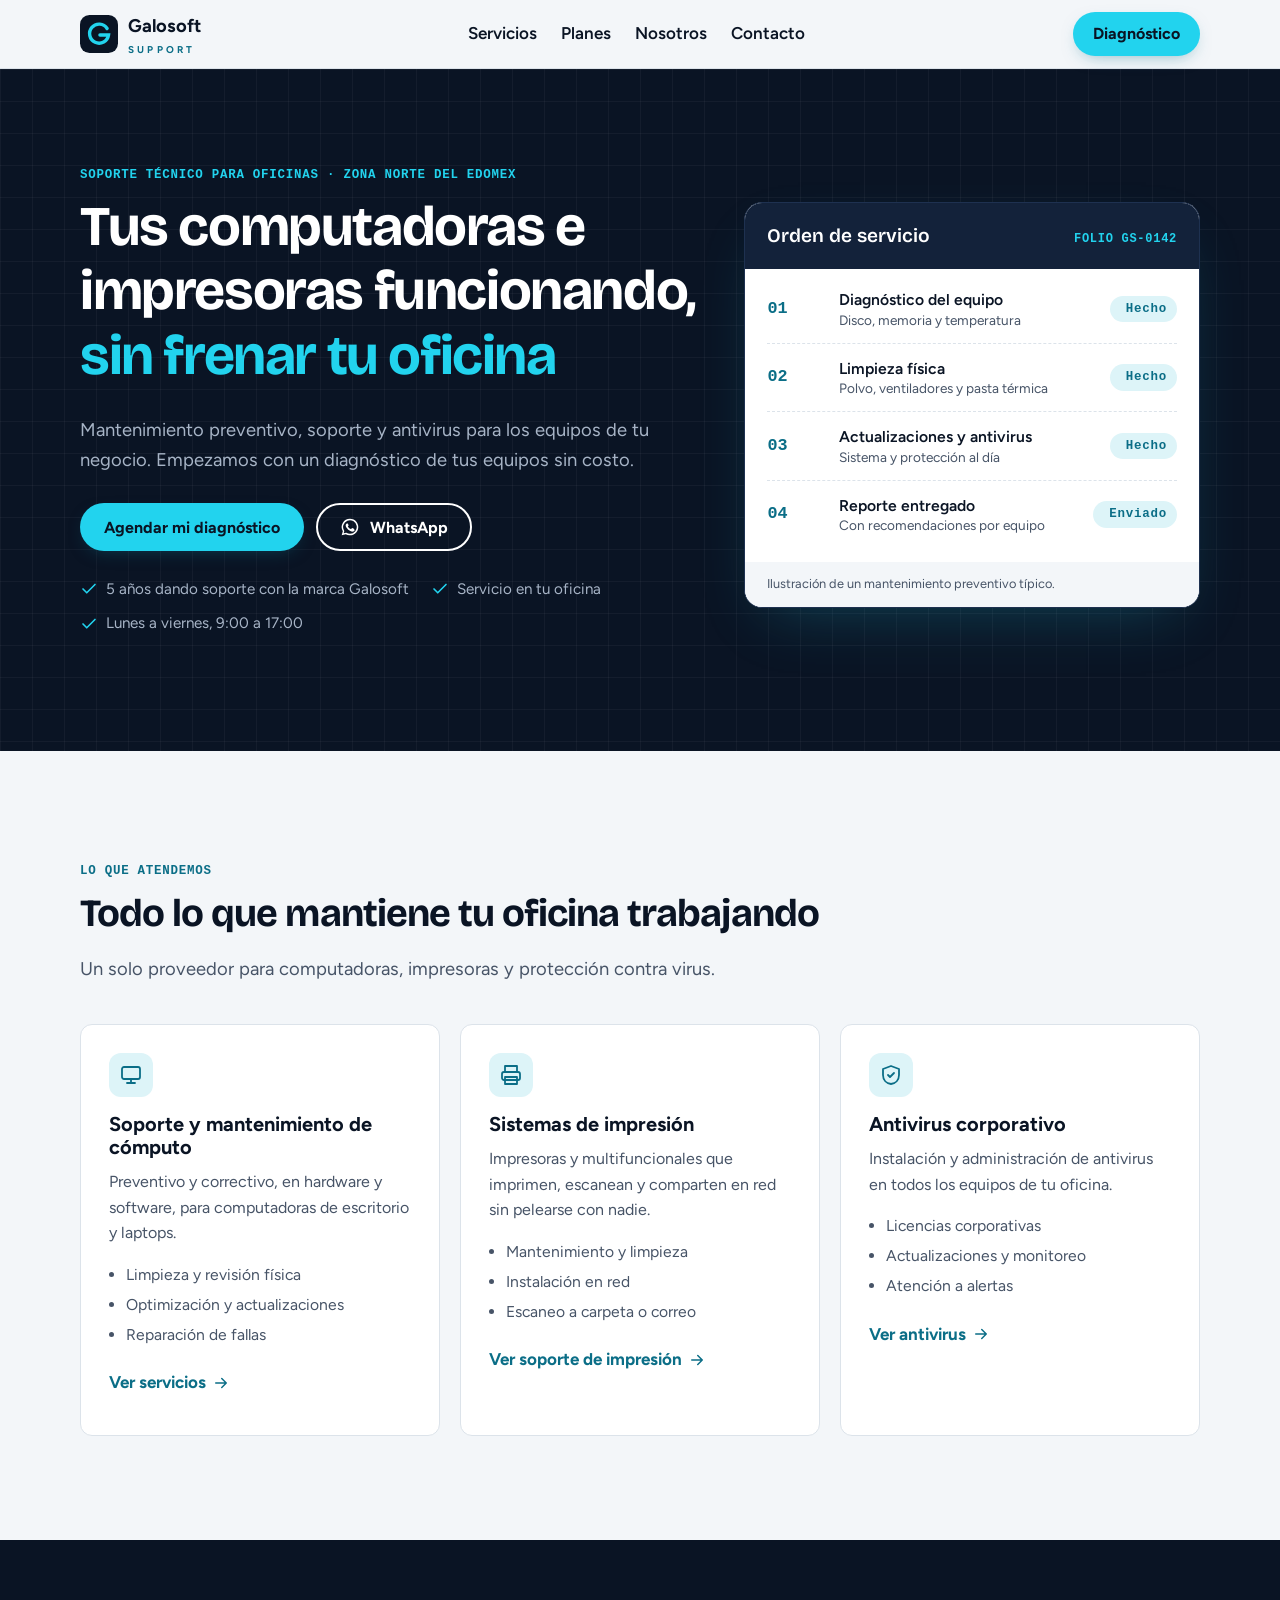
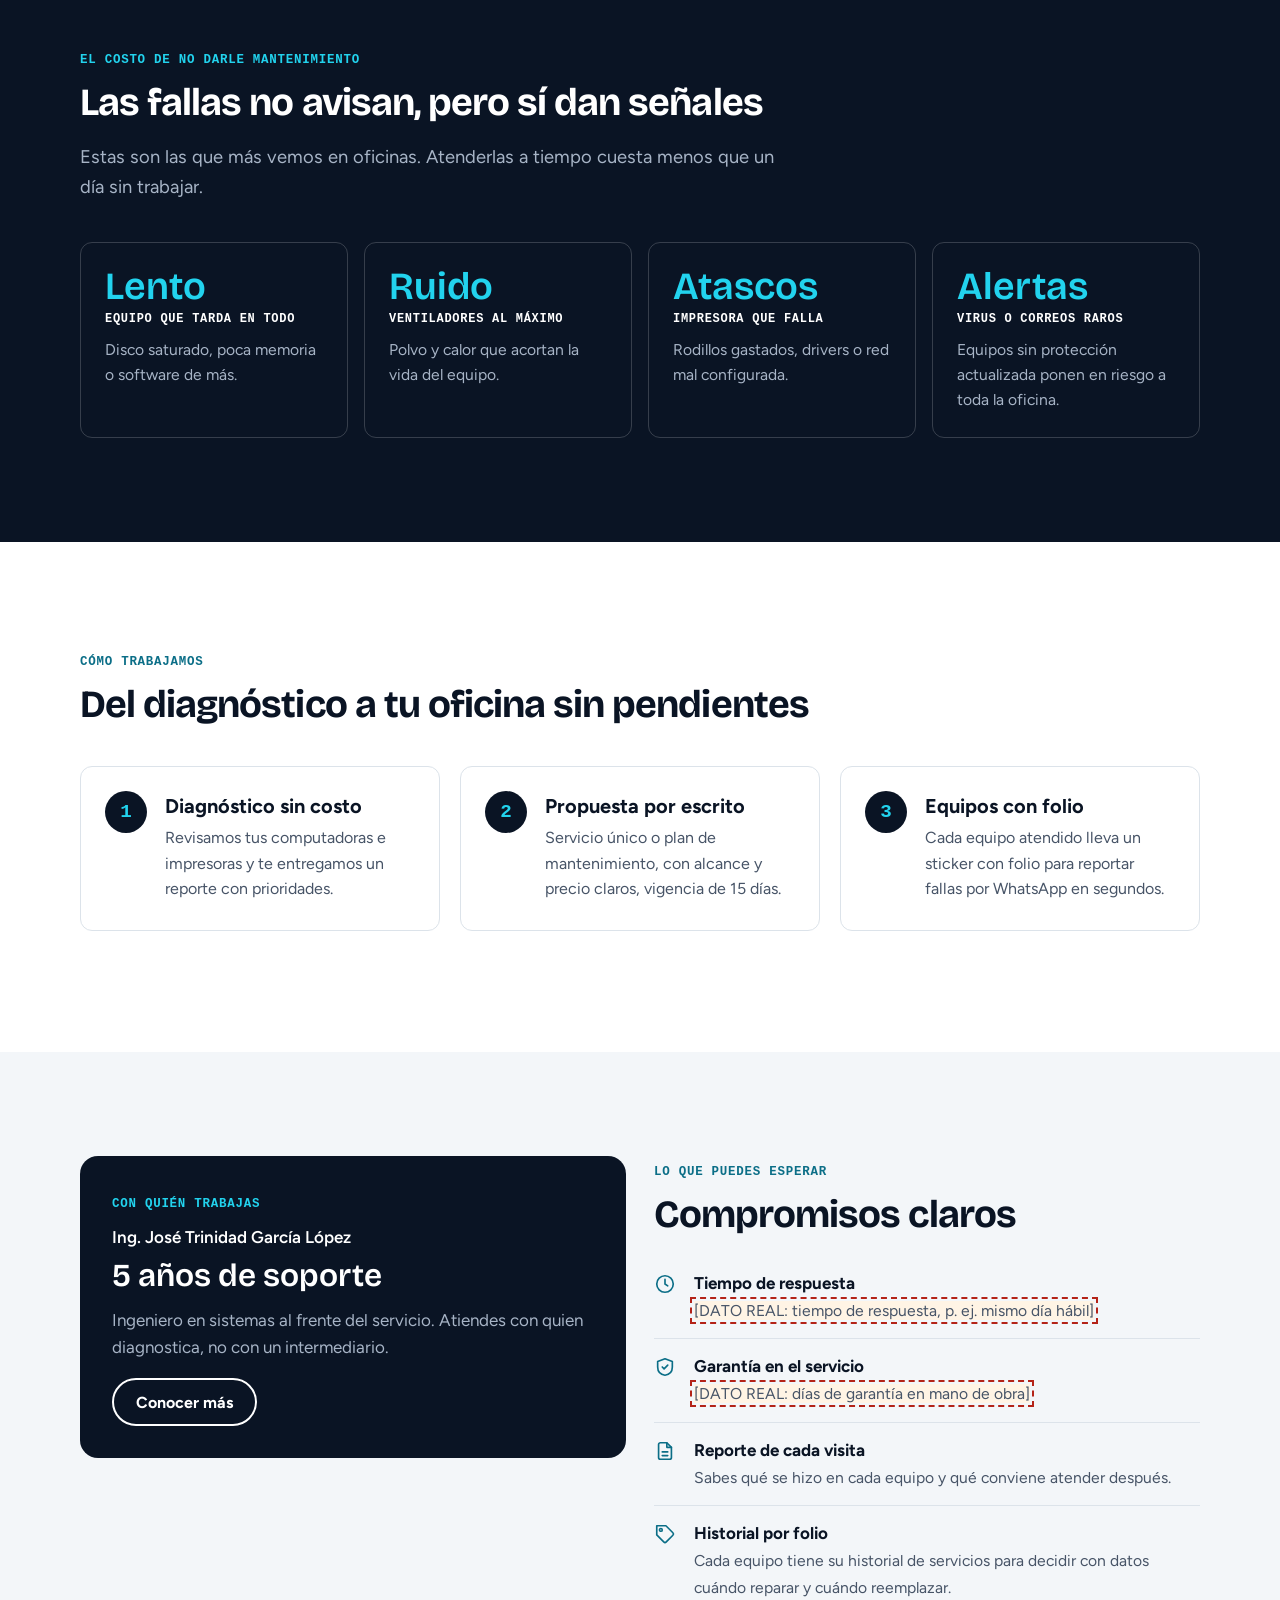
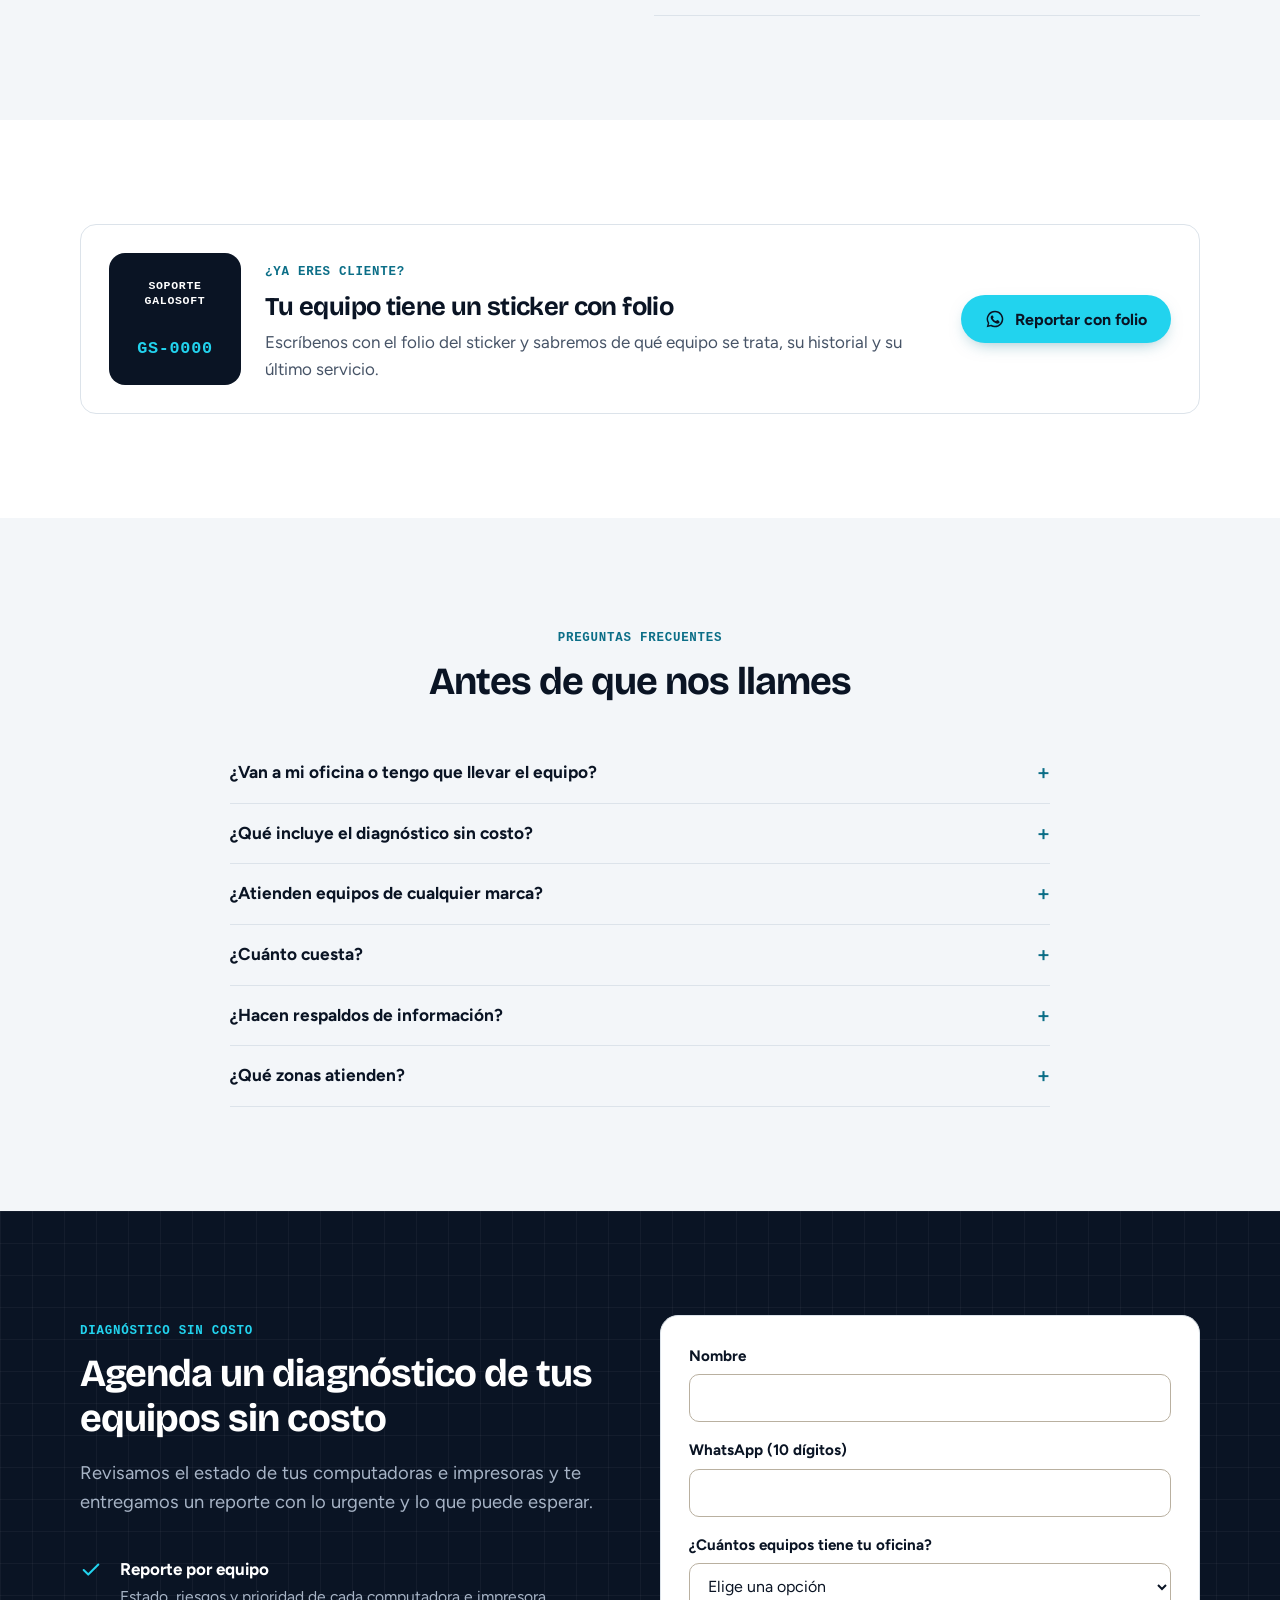
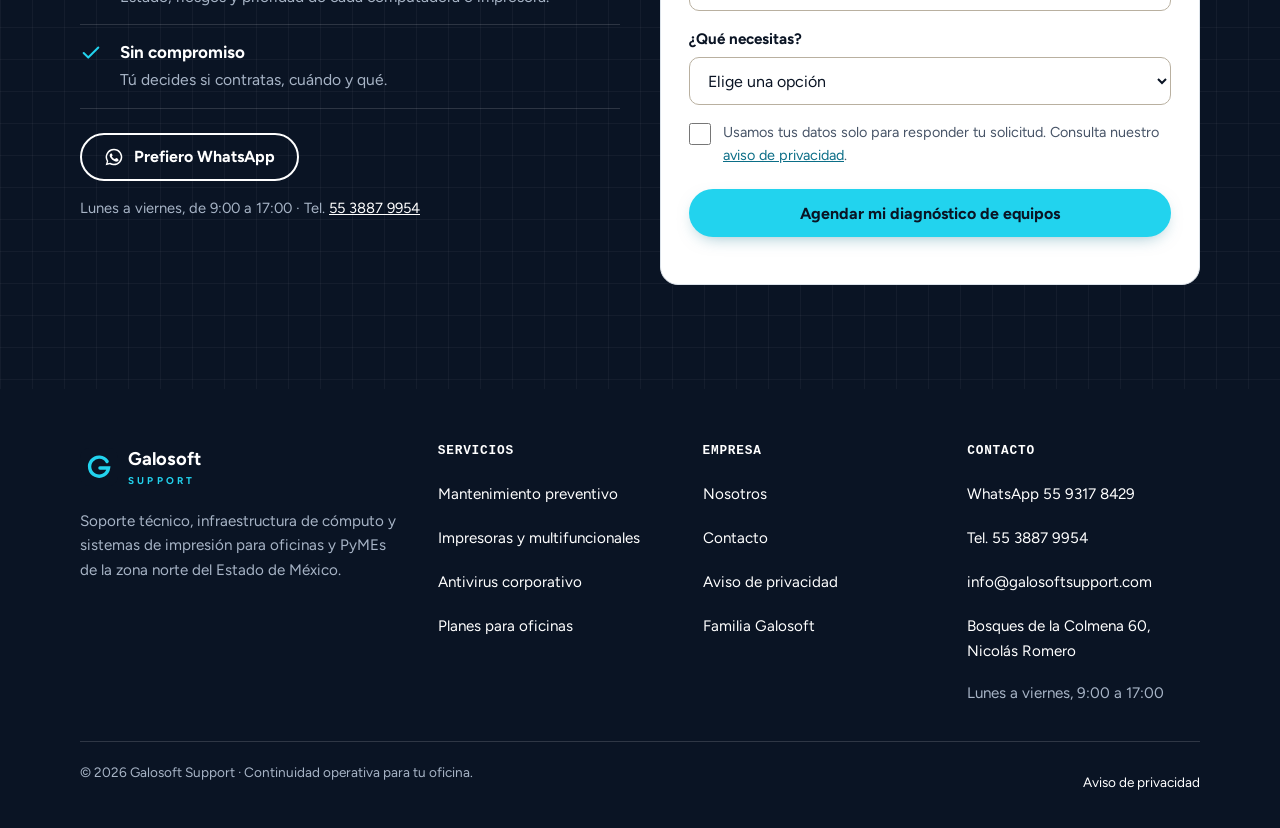
==== index.html @ 7e2d7ef8 "Sitio inicial de Galosoft Support Sitio estático (HTML, CSS y JS propios) con 6 páginas y 3 landings" ====
<!doctype html>
<html lang="es-MX">
<head>
<meta charset="utf-8">
<meta name="viewport" content="width=device-width,initial-scale=1">
<title>Soporte técnico de computadoras en Nicolás Romero y Atizapán | Galosoft</title>
<meta name="description" content="Mantenimiento de computadoras, impresoras y antivirus corporativo para oficinas en Nicolás Romero, Atizapán y la zona norte del Edomex. Diagnóstico sin costo.">
<link rel="canonical" href="https://galosoftsupport.com/">
<meta property="og:type" content="website">
<meta property="og:locale" content="es_MX">
<meta property="og:site_name" content="Galosoft Support">
<meta property="og:title" content="Soporte técnico de computadoras en Nicolás Romero y Atizapán | Galosoft">
<meta property="og:description" content="Mantenimiento de computadoras, impresoras y antivirus corporativo para oficinas en Nicolás Romero, Atizapán y la zona norte del Edomex. Diagnóstico sin costo.">
<meta property="og:url" content="https://galosoftsupport.com/">
<meta property="og:image" content="https://galosoftsupport.com/assets/og-support.png">
<meta property="og:image:width" content="1200"><meta property="og:image:height" content="630">
<meta name="twitter:card" content="summary_large_image">
<meta name="theme-color" content="#0A1424">
<link rel="icon" href="assets/favicon.svg" type="image/svg+xml">
<link rel="apple-touch-icon" href="assets/apple-touch-icon.png">
<link rel="preconnect" href="https://fonts.googleapis.com">
<link rel="preconnect" href="https://fonts.gstatic.com" crossorigin>
<link rel="stylesheet" href="https://fonts.googleapis.com/css2?family=Bricolage+Grotesque:opsz,wght@12..96,700&family=Figtree:wght@400;600;700&display=swap">
<link rel="stylesheet" href="assets/styles.css">
<script type="application/ld+json">{"@context": "https://schema.org", "@type": "ProfessionalService", "@id": "https://galosoftsupport.com/#negocio", "name": "Galosoft Support", "description": "Soporte técnico, mantenimiento de equipos de cómputo y sistemas de impresión para oficinas.", "url": "https://galosoftsupport.com/", "image": "https://galosoftsupport.com/assets/og-support.png", "logo": "https://galosoftsupport.com/assets/apple-touch-icon.png", "telephone": "+52525593178429", "email": "info@galosoftsupport.com", "address": {"@type": "PostalAddress", "streetAddress": "Bosques de la Colmena 60", "addressLocality": "Nicolás Romero", "addressRegion": "Estado de México", "postalCode": "54474", "addressCountry": "MX"}, "areaServed": [{"@type": "City", "name": "Nicolás Romero"}, {"@type": "City", "name": "Atizapán de Zaragoza"}, {"@type": "City", "name": "Naucalpan de Juárez"}, {"@type": "City", "name": "Tlalnepantla de Baz"}, {"@type": "City", "name": "Cuautitlán Izcalli"}], "openingHoursSpecification": [{"@type": "OpeningHoursSpecification", "dayOfWeek": ["Monday", "Tuesday", "Wednesday", "Thursday", "Friday"], "opens": "09:00", "closes": "17:00"}], "founder": {"@type": "Person", "name": "José Trinidad García López"}, "parentOrganization": {"@type": "Organization", "name": "Galosoft", "url": "https://galosoft.com"}, "contactPoint": [{"@type": "ContactPoint", "telephone": "+52525593178429", "contactType": "technical support", "availableLanguage": "es"}, {"@type": "ContactPoint", "telephone": "+525538879954", "contactType": "customer service", "availableLanguage": "es"}]}</script>
</head>
<body>
<a class="skip" href="#main">Saltar al contenido</a>
<header class="hdr"><div class="wrap"><a class="brand" href="index.html" aria-label="Galosoft Support, inicio"><svg viewBox="0 0 40 40" aria-hidden="true"><rect width="40" height="40" rx="10" fill="#0A1424"/><path d="M28.5 14.2A10 10 0 1 0 30 21h-9" fill="none" stroke="#22D3EE" stroke-width="3.6" stroke-linecap="round"/></svg><span><b>Galosoft</b><small>SUPPORT</small></span></a>
<nav class="nav" aria-label="Principal"><a href="servicios.html">Servicios</a><a href="planes.html">Planes</a><a href="nosotros.html">Nosotros</a><a href="contacto.html">Contacto</a></nav>
<div class="hdr-cta"><a class="btn btn--primary" href="#diagnostico">Diagnóstico</a>
<button class="menu-btn" type="button" aria-expanded="false" aria-controls="mnav" aria-label="Abrir menú"><svg viewBox="0 0 24 24" fill="none" stroke="currentColor" stroke-width="2" stroke-linecap="round" aria-hidden="true"><path d="M4 7h16M4 12h16M4 17h16"/></svg></button></div></div>
<nav class="mnav" id="mnav" aria-label="Menú móvil"><a href="index.html">Inicio</a><a href="servicios.html">Servicios</a><a href="planes.html">Planes</a><a href="nosotros.html">Nosotros</a><a href="contacto.html">Contacto</a></nav></header>
<main id="main">
<section class="hero sec--navy grid-bg"><div class="wrap grid">
<div><span class="kicker">Soporte técnico para oficinas · Zona norte del Edomex</span>
<h1>Tus computadoras e impresoras funcionando, <em>sin frenar tu oficina</em></h1>
<p class="lead">Mantenimiento preventivo, soporte y antivirus para los equipos de tu negocio. Empezamos con un diagnóstico de tus equipos sin costo.</p>
<div class="actions"><a class="btn btn--primary" href="#diagnostico">Agendar mi diagnóstico</a>
<a class="btn btn--ghost" href="https://wa.me/525593178429?text=Hola%2C%20vengo%20de%20la%20p%C3%A1gina%20de%20Galosoft%20Support%20y%20necesito%20soporte%20para%20mis%20equipos."><svg viewBox="0 0 24 24" fill="currentColor" aria-hidden="true"><path d="M12 2a10 10 0 0 0-8.6 15.1L2 22l5-1.3A10 10 0 1 0 12 2Zm0 18.2c-1.5 0-3-.4-4.3-1.2l-.3-.2-3 .8.8-2.9-.2-.3A8.2 8.2 0 1 1 12 20.2Zm4.5-6.1c-.2-.1-1.5-.7-1.7-.8-.2-.1-.4-.1-.6.1l-.8 1c-.1.2-.3.2-.5.1a6.7 6.7 0 0 1-3.3-2.9c-.3-.4.2-.4.7-1.3.1-.2 0-.3 0-.4l-.8-1.8c-.2-.5-.4-.4-.6-.4h-.5a1 1 0 0 0-.7.3 3 3 0 0 0-.9 2.2 5.2 5.2 0 0 0 1.1 2.7 11.8 11.8 0 0 0 4.5 4c1.7.7 2.3.8 3.2.6a2.7 2.7 0 0 0 1.8-1.3c.2-.4.2-.8.1-.9l-.5-.3Z"/></svg>WhatsApp</a></div>
<ul class="proof"><li><svg viewBox="0 0 24 24" fill="none" stroke="currentColor" stroke-width="2.2" stroke-linecap="round" stroke-linejoin="round" aria-hidden="true"><path d="M20 6 9 17l-5-5"/></svg>5 años dando soporte con la marca Galosoft</li><li><svg viewBox="0 0 24 24" fill="none" stroke="currentColor" stroke-width="2.2" stroke-linecap="round" stroke-linejoin="round" aria-hidden="true"><path d="M20 6 9 17l-5-5"/></svg>Servicio en tu oficina</li><li><svg viewBox="0 0 24 24" fill="none" stroke="currentColor" stroke-width="2.2" stroke-linecap="round" stroke-linejoin="round" aria-hidden="true"><path d="M20 6 9 17l-5-5"/></svg>Lunes a viernes, 9:00 a 17:00</li></ul></div>
<aside class="ledger" aria-label="Ejemplo de una orden de servicio">
<header><b>Orden de servicio</b><span>Folio GS-0142</span></header>
<ol>
<li><span class="day">01</span><span class="what">Diagnóstico del equipo<small>Disco, memoria y temperatura</small></span><span class="ok"><svg viewBox="0 0 24 24" fill="none" stroke="currentColor" stroke-width="2.2" stroke-linecap="round" stroke-linejoin="round" aria-hidden="true"><path d="M20 6 9 17l-5-5"/></svg>Hecho</span></li>
<li><span class="day">02</span><span class="what">Limpieza física<small>Polvo, ventiladores y pasta térmica</small></span><span class="ok"><svg viewBox="0 0 24 24" fill="none" stroke="currentColor" stroke-width="2.2" stroke-linecap="round" stroke-linejoin="round" aria-hidden="true"><path d="M20 6 9 17l-5-5"/></svg>Hecho</span></li>
<li><span class="day">03</span><span class="what">Actualizaciones y antivirus<small>Sistema y protección al día</small></span><span class="ok"><svg viewBox="0 0 24 24" fill="none" stroke="currentColor" stroke-width="2.2" stroke-linecap="round" stroke-linejoin="round" aria-hidden="true"><path d="M20 6 9 17l-5-5"/></svg>Hecho</span></li>
<li><span class="day">04</span><span class="what">Reporte entregado<small>Con recomendaciones por equipo</small></span><span class="ok"><svg viewBox="0 0 24 24" fill="none" stroke="currentColor" stroke-width="2.2" stroke-linecap="round" stroke-linejoin="round" aria-hidden="true"><path d="M20 6 9 17l-5-5"/></svg>Enviado</span></li>
</ol>
<footer>Ilustración de un mantenimiento preventivo típico.</footer>
</aside></div></section>

<section class="sec"><div class="wrap">
<span class="kicker">Lo que atendemos</span>
<h2>Todo lo que mantiene tu oficina trabajando</h2>
<p class="lead">Un solo proveedor para computadoras, impresoras y protección contra virus.</p>
<div class="cards cards--3">
<article class="card"><div class="ico"><svg viewBox="0 0 24 24" fill="none" stroke="currentColor" stroke-width="1.8" stroke-linecap="round" stroke-linejoin="round" aria-hidden="true"><rect x="3" y="4" width="18" height="12" rx="2"/><path d="M8 20h8M12 16v4"/></svg></div><h3>Soporte y mantenimiento de cómputo</h3><p>Preventivo y correctivo, en hardware y software, para computadoras de escritorio y laptops.</p><ul><li>Limpieza y revisión física</li><li>Optimización y actualizaciones</li><li>Reparación de fallas</li></ul><a class="more" href="servicios.html">Ver servicios <svg viewBox="0 0 24 24" fill="none" stroke="currentColor" stroke-width="2" stroke-linecap="round" stroke-linejoin="round" aria-hidden="true" width="18" height="18"><path d="M5 12h14M13 6l6 6-6 6"/></svg></a></article>
<article class="card"><div class="ico"><svg viewBox="0 0 24 24" fill="none" stroke="currentColor" stroke-width="1.8" stroke-linecap="round" stroke-linejoin="round" aria-hidden="true"><path d="M6 9V3h12v6"/><rect x="3" y="9" width="18" height="8" rx="2"/><path d="M6 14h12v7H6z"/></svg></div><h3>Sistemas de impresión</h3><p>Impresoras y multifuncionales que imprimen, escanean y comparten en red sin pelearse con nadie.</p><ul><li>Mantenimiento y limpieza</li><li>Instalación en red</li><li>Escaneo a carpeta o correo</li></ul><a class="more" href="impresoras.html">Ver soporte de impresión <svg viewBox="0 0 24 24" fill="none" stroke="currentColor" stroke-width="2" stroke-linecap="round" stroke-linejoin="round" aria-hidden="true" width="18" height="18"><path d="M5 12h14M13 6l6 6-6 6"/></svg></a></article>
<article class="card"><div class="ico"><svg viewBox="0 0 24 24" fill="none" stroke="currentColor" stroke-width="1.8" stroke-linecap="round" stroke-linejoin="round" aria-hidden="true"><path d="M12 3 4 6v6c0 5 3.4 8.3 8 9 4.6-.7 8-4 8-9V6z"/><path d="m9 12 2 2 4-4"/></svg></div><h3>Antivirus corporativo</h3><p>Instalación y administración de antivirus en todos los equipos de tu oficina.</p><ul><li>Licencias corporativas</li><li>Actualizaciones y monitoreo</li><li>Atención a alertas</li></ul><a class="more" href="antivirus-corporativo.html">Ver antivirus <svg viewBox="0 0 24 24" fill="none" stroke="currentColor" stroke-width="2" stroke-linecap="round" stroke-linejoin="round" aria-hidden="true" width="18" height="18"><path d="M5 12h14M13 6l6 6-6 6"/></svg></a></article>
</div></div></section>

<section class="sec sec--navy"><div class="wrap">
<span class="kicker">El costo de no darle mantenimiento</span>
<h2>Las fallas no avisan, pero sí dan señales</h2>
<p class="lead">Estas son las que más vemos en oficinas. Atenderlas a tiempo cuesta menos que un día sin trabajar.</p>
<div class="cal">
<div><b>Lento</b><span>Equipo que tarda en todo</span><p>Disco saturado, poca memoria o software de más.</p></div>
<div><b>Ruido</b><span>Ventiladores al máximo</span><p>Polvo y calor que acortan la vida del equipo.</p></div>
<div><b>Atascos</b><span>Impresora que falla</span><p>Rodillos gastados, drivers o red mal configurada.</p></div>
<div><b>Alertas</b><span>Virus o correos raros</span><p>Equipos sin protección actualizada ponen en riesgo a toda la oficina.</p></div>
</div></div></section>

<section class="sec sec--white"><div class="wrap">
<span class="kicker">Cómo trabajamos</span>
<h2>Del diagnóstico a tu oficina sin pendientes</h2>
<ol class="steps">
<li><h3>Diagnóstico sin costo</h3><p>Revisamos tus computadoras e impresoras y te entregamos un reporte con prioridades.</p></li>
<li><h3>Propuesta por escrito</h3><p>Servicio único o plan de mantenimiento, con alcance y precio claros, vigencia de 15 días.</p></li>
<li><h3>Equipos con folio</h3><p>Cada equipo atendido lleva un sticker con folio para reportar fallas por WhatsApp en segundos.</p></li>
</ol></div></section>

<section class="sec"><div class="wrap trust">
<div class="cred"><span class="kicker">Con quién trabajas</span>
<p style="margin:0;color:#fff;font-weight:600">Ing. José Trinidad García López</p>
<p class="num">5 años de soporte</p>
<p>Ingeniero en sistemas al frente del servicio. Atiendes con quien diagnostica, no con un intermediario.</p>
<a class="btn btn--ghost" style="color:#fff;border-color:#fff" href="nosotros.html">Conocer más</a></div>
<div><span class="kicker">Lo que puedes esperar</span>
<h2>Compromisos claros</h2>
<ul class="checks">
<li><svg viewBox="0 0 24 24" fill="none" stroke="currentColor" stroke-width="1.8" stroke-linecap="round" stroke-linejoin="round" aria-hidden="true"><circle cx="12" cy="12" r="9"/><path d="M12 7v5l3 2"/></svg><div><b>Tiempo de respuesta</b><span><span class="ph">[DATO REAL: tiempo de respuesta, p. ej. mismo día hábil]</span></span></div></li>
<li><svg viewBox="0 0 24 24" fill="none" stroke="currentColor" stroke-width="1.8" stroke-linecap="round" stroke-linejoin="round" aria-hidden="true"><path d="M12 3 4 6v6c0 5 3.4 8.3 8 9 4.6-.7 8-4 8-9V6z"/><path d="m9 12 2 2 4-4"/></svg><div><b>Garantía en el servicio</b><span><span class="ph">[DATO REAL: días de garantía en mano de obra]</span></span></div></li>
<li><svg viewBox="0 0 24 24" fill="none" stroke="currentColor" stroke-width="1.8" stroke-linecap="round" stroke-linejoin="round" aria-hidden="true"><path d="M14 3H7a2 2 0 0 0-2 2v14a2 2 0 0 0 2 2h10a2 2 0 0 0 2-2V8z"/><path d="M14 3v5h5M9 13h6M9 17h6"/></svg><div><b>Reporte de cada visita</b><span>Sabes qué se hizo en cada equipo y qué conviene atender después.</span></div></li>
<li><svg viewBox="0 0 24 24" fill="none" stroke="currentColor" stroke-width="1.8" stroke-linecap="round" stroke-linejoin="round" aria-hidden="true"><path d="M20.6 13.4 13.4 20.6a2 2 0 0 1-2.8 0L3 13V3h10l7.6 7.6a2 2 0 0 1 0 2.8Z"/><circle cx="7.5" cy="7.5" r="1.5"/></svg><div><b>Historial por folio</b><span>Cada equipo tiene su historial de servicios para decidir con datos cuándo reparar y cuándo reemplazar.</span></div></li>
</ul></div>
</div></section>
<!-- RESEÑAS: publicar solo con reseñas reales de Google y autorización.
<section class="sec sec--white"><div class="wrap"><span class="kicker">Clientes</span><h2>Lo que dicen de nosotros</h2>
<div class="cards cards--3"><blockquote class="card">[DATO REAL: reseña] <footer>— [Nombre, negocio]</footer></blockquote></div></div></section> -->
<section class="sec sec--white"><div class="wrap"><div class="folio">
<div class="sticker" aria-hidden="true">SOPORTE<br>GALOSOFT<b>GS-0000</b></div>
<div><span class="kicker">¿Ya eres cliente?</span><h2 style="font-size:1.6rem;margin-bottom:.3em">Tu equipo tiene un sticker con folio</h2>
<p style="color:var(--muted);margin:0">Escríbenos con el folio del sticker y sabremos de qué equipo se trata, su historial y su último servicio.</p></div>
<a class="btn btn--primary" href="https://wa.me/525593178429?text=Hola%2C%20necesito%20soporte%20para%20un%20equipo%20con%20sticker%20Galosoft.%20Folio%3A%20"><svg viewBox="0 0 24 24" fill="currentColor" aria-hidden="true"><path d="M12 2a10 10 0 0 0-8.6 15.1L2 22l5-1.3A10 10 0 1 0 12 2Zm0 18.2c-1.5 0-3-.4-4.3-1.2l-.3-.2-3 .8.8-2.9-.2-.3A8.2 8.2 0 1 1 12 20.2Zm4.5-6.1c-.2-.1-1.5-.7-1.7-.8-.2-.1-.4-.1-.6.1l-.8 1c-.1.2-.3.2-.5.1a6.7 6.7 0 0 1-3.3-2.9c-.3-.4.2-.4.7-1.3.1-.2 0-.3 0-.4l-.8-1.8c-.2-.5-.4-.4-.6-.4h-.5a1 1 0 0 0-.7.3 3 3 0 0 0-.9 2.2 5.2 5.2 0 0 0 1.1 2.7 11.8 11.8 0 0 0 4.5 4c1.7.7 2.3.8 3.2.6a2.7 2.7 0 0 0 1.8-1.3c.2-.4.2-.8.1-.9l-.5-.3Z"/></svg>Reportar con folio</a>
</div></div></section>

<section class="sec"><div class="wrap">
<div class="center"><span class="kicker">Preguntas frecuentes</span><h2>Antes de que nos llames</h2></div>
<div class="faq">
<details><summary>¿Van a mi oficina o tengo que llevar el equipo?</summary><p>Vamos a tu oficina dentro de nuestra zona. Si una reparación requiere taller, te lo decimos antes y acordamos la recolección.</p></details>
<details><summary>¿Qué incluye el diagnóstico sin costo?</summary><p>Una revisión del estado de tus computadoras e impresoras y un reporte con lo urgente y lo que puede esperar. No incluye reparaciones ni refacciones.</p></details>
<details><summary>¿Atienden equipos de cualquier marca?</summary><p>Sí, computadoras de escritorio y laptops de las marcas comerciales más comunes. En impresión trabajamos con <span class="ph">[DATO REAL: marcas de impresoras que atiendes]</span>.</p></details>
<details><summary>¿Cuánto cuesta?</summary><p>Depende del número de equipos y de si eliges un servicio único o un plan de mantenimiento. Te damos el precio por escrito después del diagnóstico.</p></details>
<details><summary>¿Hacen respaldos de información?</summary><p>Antes de cualquier reparación que pueda afectar tus archivos te avisamos y acordamos cómo respaldarlos.</p></details>
<details><summary>¿Qué zonas atienden?</summary><p>Nicolás Romero, Atizapán, Naucalpan, Tlalnepantla y Cuautitlán Izcalli.</p></details>
</div></div></section>
<section class="sec sec--navy grid-bg" id="diagnostico"><div class="wrap cta-box">
<div><span class="kicker">Diagnóstico sin costo</span><h2>Agenda un diagnóstico de tus equipos sin costo</h2>
<p class="lead">Revisamos el estado de tus computadoras e impresoras y te entregamos un reporte con lo urgente y lo que puede esperar.</p>
<ul class="checks" style="margin:24px 0">
<li><svg viewBox="0 0 24 24" fill="none" stroke="currentColor" stroke-width="2.2" stroke-linecap="round" stroke-linejoin="round" aria-hidden="true"><path d="M20 6 9 17l-5-5"/></svg><div><b>Reporte por equipo</b><span>Estado, riesgos y prioridad de cada computadora e impresora.</span></div></li>
<li><svg viewBox="0 0 24 24" fill="none" stroke="currentColor" stroke-width="2.2" stroke-linecap="round" stroke-linejoin="round" aria-hidden="true"><path d="M20 6 9 17l-5-5"/></svg><div><b>Sin compromiso</b><span>Tú decides si contratas, cuándo y qué.</span></div></li>
</ul>
<div class="actions"><a class="btn btn--ghost" href="https://wa.me/525593178429?text=Hola%2C%20vengo%20de%20la%20p%C3%A1gina%20de%20Galosoft%20Support%20y%20quiero%20agendar%20un%20diagn%C3%B3stico%20de%20mis%20equipos."><svg viewBox="0 0 24 24" fill="currentColor" aria-hidden="true"><path d="M12 2a10 10 0 0 0-8.6 15.1L2 22l5-1.3A10 10 0 1 0 12 2Zm0 18.2c-1.5 0-3-.4-4.3-1.2l-.3-.2-3 .8.8-2.9-.2-.3A8.2 8.2 0 1 1 12 20.2Zm4.5-6.1c-.2-.1-1.5-.7-1.7-.8-.2-.1-.4-.1-.6.1l-.8 1c-.1.2-.3.2-.5.1a6.7 6.7 0 0 1-3.3-2.9c-.3-.4.2-.4.7-1.3.1-.2 0-.3 0-.4l-.8-1.8c-.2-.5-.4-.4-.6-.4h-.5a1 1 0 0 0-.7.3 3 3 0 0 0-.9 2.2 5.2 5.2 0 0 0 1.1 2.7 11.8 11.8 0 0 0 4.5 4c1.7.7 2.3.8 3.2.6a2.7 2.7 0 0 0 1.8-1.3c.2-.4.2-.8.1-.9l-.5-.3Z"/></svg>Prefiero WhatsApp</a></div>
<p class="note" style="color:var(--on-navy-muted);margin-top:16px">Lunes a viernes, de 9:00 a 17:00 · Tel. <a href="tel:+525538879954" style="color:#fff">55 3887 9954</a></p></div>
<form class="form lead" novalidate data-origen="inicio">
<label>Nombre<input name="nombre" autocomplete="name" required></label>
<label>WhatsApp (10 dígitos)<input name="telefono" type="tel" inputmode="tel" autocomplete="tel-national" pattern="[0-9 ]{10,14}" required></label>
<label>¿Cuántos equipos tiene tu oficina?<select name="equipos" required>
<option value="">Elige una opción</option><option value="1-5">1 a 5</option><option value="6-15">6 a 15</option><option value="16-30">16 a 30</option><option value="30+">Más de 30</option></select></label>
<label>¿Qué necesitas?<select name="necesidad" required><option value="">Elige una opción</option><option value="preventivo">Mantenimiento preventivo</option><option value="falla">Una falla que hay que resolver</option><option value="impresoras">Impresoras o multifuncionales</option><option value="antivirus">Antivirus corporativo</option><option value="poliza">Plan de mantenimiento</option><option value="otro">Otra cosa</option></select></label>
<div class="hp" aria-hidden="true"><label>Sitio web<input name="sitio_web" tabindex="-1" autocomplete="off"></label></div>
<label class="consent"><input type="checkbox" name="acepto" value="si" required><span>Usamos tus datos solo para responder tu solicitud. Consulta nuestro <a href="aviso-de-privacidad.html">aviso de privacidad</a>.</span></label>
<button class="btn btn--primary" type="submit">Agendar mi diagnóstico de equipos</button>
<p class="lead-status" id="lead-status-inicio" role="status" aria-live="polite"></p>
</form>
</div></section>
</main>
<footer class="ftr"><div class="wrap">
<div class="cols">
<div><a class="brand" href="index.html" aria-label="Galosoft Support, inicio"><svg viewBox="0 0 40 40" aria-hidden="true"><rect width="40" height="40" rx="10" fill="#0A1424"/><path d="M28.5 14.2A10 10 0 1 0 30 21h-9" fill="none" stroke="#22D3EE" stroke-width="3.6" stroke-linecap="round"/></svg><span><b>Galosoft</b><small>SUPPORT</small></span></a><p style="margin-top:16px;max-width:34ch">Soporte técnico, infraestructura de cómputo y sistemas de impresión para oficinas y PyMEs de la zona norte del Estado de México.</p></div>
<div><h4>Servicios</h4><ul><li><a href="mantenimiento-preventivo.html">Mantenimiento preventivo</a></li><li><a href="impresoras.html">Impresoras y multifuncionales</a></li><li><a href="antivirus-corporativo.html">Antivirus corporativo</a></li><li><a href="planes.html">Planes para oficinas</a></li></ul></div>
<div><h4>Empresa</h4><ul><li><a href="nosotros.html">Nosotros</a></li><li><a href="contacto.html">Contacto</a></li><li><a href="aviso-de-privacidad.html">Aviso de privacidad</a></li><li><a href="https://galosoft.com">Familia Galosoft</a></li></ul></div>
<div><h4>Contacto</h4><ul><li><a href="https://wa.me/525593178429?text=Hola%2C%20vengo%20de%20la%20p%C3%A1gina%20de%20Galosoft%20Support%20y%20quiero%20informaci%C3%B3n.">WhatsApp 55 9317 8429</a></li><li><a href="tel:+525538879954">Tel. 55 3887 9954</a></li><li><a href="mailto:info@galosoftsupport.com">info@galosoftsupport.com</a></li><li><a href="https://www.google.com/maps/search/?api=1&query=Bosques%20de%20la%20Colmena%2060%2C%20Nicol%C3%A1s%20Romero%2C%2054474%2C%20Estado%20de%20M%C3%A9xico">Bosques de la Colmena 60, Nicolás Romero</a></li></ul><p style="margin:8px 0 0">Lunes a viernes, 9:00 a 17:00</p></div>
</div>
<div class="bottom"><span>© 2026 Galosoft Support · Continuidad operativa para tu oficina.</span><a href="aviso-de-privacidad.html">Aviso de privacidad</a></div>
</div></footer>
<a class="wa-float" href="https://wa.me/525593178429?text=Hola%2C%20vengo%20de%20la%20p%C3%A1gina%20de%20Galosoft%20Support%20y%20quiero%20informaci%C3%B3n." aria-label="Escribir por WhatsApp"><svg viewBox="0 0 24 24" fill="currentColor" aria-hidden="true"><path d="M12 2a10 10 0 0 0-8.6 15.1L2 22l5-1.3A10 10 0 1 0 12 2Zm0 18.2c-1.5 0-3-.4-4.3-1.2l-.3-.2-3 .8.8-2.9-.2-.3A8.2 8.2 0 1 1 12 20.2Zm4.5-6.1c-.2-.1-1.5-.7-1.7-.8-.2-.1-.4-.1-.6.1l-.8 1c-.1.2-.3.2-.5.1a6.7 6.7 0 0 1-3.3-2.9c-.3-.4.2-.4.7-1.3.1-.2 0-.3 0-.4l-.8-1.8c-.2-.5-.4-.4-.6-.4h-.5a1 1 0 0 0-.7.3 3 3 0 0 0-.9 2.2 5.2 5.2 0 0 0 1.1 2.7 11.8 11.8 0 0 0 4.5 4c1.7.7 2.3.8 3.2.6a2.7 2.7 0 0 0 1.8-1.3c.2-.4.2-.8.1-.9l-.5-.3Z"/></svg></a>
<script src="assets/main.js" defer></script>
</body>
</html>
---- assets/styles.css ----
/* Galosoft Support · tokens (mismo sistema que Galosoft Contable) */
:root{
  --bg:#F3F6F9;          /* gris frío claro: limpio, técnico */
  --surface:#FFFFFF;
  --ink:#0A1424;         /* texto principal (17:1) */
  --muted:#475467;       /* texto secundario (7.1:1) */
  --navy:#0A1424;        /* base oscura tipo editor de código (hero y bandas) */
  --on-navy-muted:#A7B4C6;
  --green:#0B6E87;       /* cian profundo: enlaces, íconos y textos de acento sobre claro (5.4:1) */
  --green-hover:#0A5C71;
  --green-soft:#DDF4F8;
  --gold:#22D3EE;        /* cian señal: SOLO sobre oscuro o como fondo de botones con texto oscuro */
  --gold-deep:#0B6E87;
  --line:#DCE3EA;
  --radius:12px;
  --serif:"Bricolage Grotesque",system-ui,-apple-system,"Segoe UI",Roboto,Arial,sans-serif;
  --sans:"Figtree",system-ui,-apple-system,"Segoe UI",Roboto,Arial,sans-serif;
  --mono:ui-monospace,"SFMono-Regular",Menlo,Consolas,monospace;
  --wrap:1160px;
}
*,*::before,*::after{box-sizing:border-box}
html{-webkit-text-size-adjust:100%;scroll-behavior:smooth}
body{margin:0;background:var(--bg);color:var(--ink);font:400 1.0625rem/1.6 var(--sans)}
img,svg{display:block;max-width:100%}
a{color:var(--green)}
h1,h2,h3{font-family:var(--serif);font-weight:600;line-height:1.15;letter-spacing:-.01em;margin:0 0 .5em}
h1{font-size:clamp(2.1rem,5.2vw,3.5rem)}
h2{font-size:clamp(1.65rem,3.4vw,2.4rem)}
h3{font-size:1.25rem;font-family:var(--sans);font-weight:700;letter-spacing:0}
p{margin:0 0 1em}
.wrap{max-width:var(--wrap);margin:0 auto;padding:0 20px}
.sec{padding:clamp(64px,9vw,104px) 0}
.sec--white{background:var(--surface)}
.sec--navy{background:var(--navy);color:#fff}
.sec--navy p,.sec--navy li{color:var(--on-navy-muted)}
.sec--navy h2,.sec--navy h3{color:#fff}
.kicker{display:inline-block;font:700 .78rem/1 var(--sans);letter-spacing:.14em;text-transform:uppercase;color:var(--gold-deep);margin-bottom:14px}
.sec--navy .kicker{color:var(--gold)}
.lead{font-size:1.15rem;color:var(--muted);max-width:60ch}
.sec--navy .lead{color:var(--on-navy-muted)}
.center{text-align:center}.center .lead{margin-inline:auto}
:focus-visible{outline:3px solid var(--gold);outline-offset:3px;border-radius:6px}
.skip{position:absolute;left:-9999px}.skip:focus{left:12px;top:12px;z-index:99;background:#fff;padding:10px 14px}

/* Botones */
.btn{display:inline-flex;align-items:center;justify-content:center;gap:10px;min-height:48px;padding:12px 22px;border-radius:999px;font:700 1rem/1.2 var(--sans);text-decoration:none;white-space:nowrap;border:2px solid transparent;cursor:pointer;transition:background .2s,transform .2s,border-color .2s}
.btn--primary{background:var(--green);color:#fff}
.btn--primary:hover{background:var(--green-hover);transform:translateY(-2px)}
.btn--ghost{background:transparent;color:var(--ink);border-color:var(--ink)}
.btn--ghost:hover{border-color:var(--green);color:var(--green)}
.sec--navy .btn--ghost{color:#fff;border-color:#fff}
.btn svg{width:20px;height:20px;flex:none}
.actions{display:flex;flex-wrap:wrap;gap:12px;align-items:center}
.note{font-size:.92rem;color:var(--muted)}

/* Encabezado */
.hdr{position:sticky;top:0;z-index:50;background:rgba(246,243,236,.94);backdrop-filter:saturate(1.4) blur(8px);border-bottom:1px solid var(--line)}
.hdr .wrap{display:flex;align-items:center;justify-content:space-between;gap:16px;min-height:68px}
.brand{display:flex;align-items:center;gap:10px;min-height:44px;text-decoration:none;color:var(--ink);white-space:nowrap}
.brand svg{width:38px;height:38px}
.brand b{font:700 1.15rem/1 var(--sans);letter-spacing:-.01em}
.brand small{display:block;font:700 .62rem/1 var(--sans);letter-spacing:.32em;color:var(--gold-deep);margin-top:4px}
.nav{display:none}
.nav a{color:var(--ink);text-decoration:none;font-weight:600;padding:12px 10px;white-space:nowrap}
.nav a:hover,.nav a[aria-current=page]{color:var(--green)}
.hdr-cta{display:flex;align-items:center;gap:8px}
.hdr-cta .btn{min-height:44px;padding:10px 18px}
.menu-btn{display:inline-flex;align-items:center;justify-content:center;width:44px;height:44px;border:1px solid var(--line);border-radius:10px;background:var(--surface);cursor:pointer}
.menu-btn svg{width:22px;height:22px}
.mnav{display:none;border-top:1px solid var(--line);background:var(--bg)}
.mnav.open{display:block}
.mnav a{display:block;padding:14px 20px;min-height:48px;color:var(--ink);text-decoration:none;font-weight:600;border-bottom:1px solid var(--line)}
@media (min-width:1000px){.nav{display:flex;gap:4px}.menu-btn,.mnav,.mnav.open{display:none}}
@media (max-width:420px){.hdr-cta .btn{padding:10px 14px}.brand b{font-size:1.02rem}}

/* Hero */
.hero{padding:clamp(48px,7vw,96px) 0 clamp(56px,8vw,100px)}
.hero .grid{display:grid;gap:48px;align-items:center}
@media (min-width:1000px){.hero .grid{grid-template-columns:1.15fr .85fr}}
.hero h1 em{font-style:normal;color:var(--green)}
.hero .lead{margin-bottom:28px}
.proof{display:flex;flex-wrap:wrap;gap:10px 22px;margin-top:26px;padding:0;list-style:none;font-size:.95rem;color:var(--muted)}
.proof li{display:flex;align-items:center;gap:8px}
.proof svg{width:18px;height:18px;color:var(--green)}

/* Tarjeta "Tu mes fiscal" */
.ledger{background:var(--surface);border:1px solid var(--line);border-radius:18px;box-shadow:0 18px 50px -24px rgba(20,41,74,.35);overflow:hidden}
.ledger header{background:var(--navy);color:#fff;padding:18px 22px;display:flex;justify-content:space-between;align-items:baseline;gap:12px}
.ledger header b{font-family:var(--serif);font-size:1.2rem;font-weight:600}
.ledger header span{color:var(--gold);font:700 .75rem/1 var(--sans);letter-spacing:.14em;text-transform:uppercase}
.ledger ol{list-style:none;margin:0;padding:6px 22px 14px}
.ledger li{display:grid;grid-template-columns:58px 1fr auto;gap:14px;align-items:center;padding:14px 0;border-bottom:1px dashed var(--line)}
.ledger li:last-child{border-bottom:0}
.ledger .day{font:600 1.5rem/1 var(--serif);color:var(--navy)}
.ledger .day small{display:block;font:700 .62rem/1.4 var(--sans);letter-spacing:.1em;color:var(--muted);text-transform:uppercase}
.ledger .what{font-weight:600;font-size:.98rem;line-height:1.35}
.ledger .what small{display:block;font-weight:400;color:var(--muted);font-size:.85rem}
.ok{display:inline-flex;align-items:center;gap:6px;background:var(--green-soft);color:var(--green);font:700 .78rem/1 var(--sans);padding:7px 10px;border-radius:999px;white-space:nowrap}
.ledger footer{padding:12px 22px;background:var(--bg);font-size:.8rem;color:var(--muted)}

/* Rejillas y tarjetas */
.cards{display:grid;gap:20px;margin-top:40px}
@media (min-width:700px){.cards{grid-template-columns:repeat(2,minmax(0,1fr))}}
@media (min-width:1000px){.cards--3{grid-template-columns:repeat(3,minmax(0,1fr))}}
.card{background:var(--surface);border:1px solid var(--line);border-radius:var(--radius);padding:28px;transition:border-color .2s,transform .2s;min-width:0}
.sec--white .card{background:var(--bg)}
.card:hover{border-color:var(--green);transform:translateY(-2px)}
.card .ico{width:44px;height:44px;border-radius:12px;background:var(--green-soft);color:var(--green);display:grid;place-items:center;margin-bottom:16px}
.card .ico svg{width:24px;height:24px}
.card p{color:var(--muted);font-size:1rem}
.card ul{margin:0;padding-left:1.1em;color:var(--muted);font-size:.98rem}
.card ul li{margin:.3em 0}
.tag{display:inline-block;font:700 .72rem/1 var(--sans);letter-spacing:.1em;text-transform:uppercase;color:var(--gold-deep);margin-bottom:10px}
.card .more{display:inline-flex;align-items:center;gap:6px;margin-top:8px;padding:10px 0;font-weight:700;text-decoration:none;min-height:44px}

/* Calendario mensual (banda marina) */
.cal{display:grid;gap:16px;margin-top:40px}
@media (min-width:700px){.cal{grid-template-columns:repeat(2,minmax(0,1fr))}}
@media (min-width:1000px){.cal{grid-template-columns:repeat(4,minmax(0,1fr))}}
.cal div{border:1px solid rgba(255,255,255,.18);border-radius:var(--radius);padding:24px;min-width:0}
.cal b{display:block;font:600 2.4rem/1 var(--serif);color:var(--gold);margin-bottom:6px}
.cal span{display:block;font:700 .75rem/1.3 var(--sans);letter-spacing:.1em;text-transform:uppercase;color:#fff;margin-bottom:10px}
.cal p{font-size:.98rem;margin:0}
.fine{font-size:.85rem;margin-top:24px}

/* Pasos */
.steps{counter-reset:s;display:grid;gap:20px;margin-top:40px;padding:0;list-style:none}
@media (min-width:1000px){.steps{grid-template-columns:repeat(3,minmax(0,1fr))}}
.steps li{position:relative;padding:28px 28px 28px 84px;background:var(--surface);border:1px solid var(--line);border-radius:var(--radius);min-width:0}
.steps li::before{counter-increment:s;content:counter(s);position:absolute;left:24px;top:24px;width:42px;height:42px;border-radius:50%;background:var(--navy);color:var(--gold);display:grid;place-items:center;font:600 1.2rem/1 var(--serif)}
.steps h3{margin-bottom:.35em}.steps p{color:var(--muted);margin:0;font-size:1rem}

/* Confianza */
.trust{display:grid;gap:28px;align-items:start}
@media (min-width:1000px){.trust{grid-template-columns:1fr 1fr}}
.cred{background:var(--navy);color:#fff;border-radius:18px;padding:32px}
.cred .kicker{color:var(--gold)}
.cred p{color:var(--on-navy-muted)}
.cred .num{font:600 2rem/1.1 var(--serif);color:#fff;margin:6px 0 14px}
.cred a{color:#fff}
.checks{list-style:none;margin:0;padding:0}
.checks li{display:grid;grid-template-columns:28px 1fr;gap:12px;padding:14px 0;border-bottom:1px solid var(--line)}
.checks svg{width:22px;height:22px;color:var(--green);margin-top:3px}
.checks b{display:block}
.checks span{color:var(--muted);font-size:.98rem}

/* FAQ */
.faq{max-width:820px;margin:40px auto 0}
.faq details{border-bottom:1px solid var(--line)}
.faq summary{list-style:none;cursor:pointer;display:flex;justify-content:space-between;align-items:center;gap:16px;min-height:56px;padding:16px 0;font-weight:700;font-size:1.08rem}
.faq summary::-webkit-details-marker{display:none}
.faq summary::after{content:"+";font:400 1.6rem/1 var(--serif);color:var(--green);flex:none;transition:transform .2s}
.faq details[open] summary::after{transform:rotate(45deg)}
.faq details p{color:var(--muted);padding-bottom:16px;margin:0;max-width:68ch}

/* Formulario */
.cta-box{display:grid;gap:40px;align-items:start}
@media (min-width:1000px){.cta-box{grid-template-columns:1fr 1fr}}
.form{background:var(--surface);color:var(--ink);border-radius:18px;padding:28px;border:1px solid var(--line)}
.form label{display:block;font-weight:700;font-size:.95rem;margin-bottom:16px}
.form input,.form select{display:block;width:100%;margin-top:6px;min-height:48px;padding:10px 14px;border:1.5px solid #B9B0A0;border-radius:10px;font:400 1rem/1.3 var(--sans);color:var(--ink);background:#fff}
.form select{max-width:100%;text-overflow:ellipsis}
.form input:focus,.form select:focus{border-color:var(--green);outline:3px solid rgba(11,107,75,.2);outline-offset:0}
.form input:user-invalid,.form select:user-invalid{border-color:#B42318}
.err{display:block;color:#B42318;font-weight:600;font-size:.86rem;margin-top:6px}
.consent{display:grid!important;grid-template-columns:24px 1fr;gap:10px;align-items:start;font-weight:400!important;font-size:.9rem!important;color:var(--muted)}
.consent input{width:22px;height:22px;min-height:0;margin:2px 0 0;accent-color:var(--green)}
.form .btn{width:100%;margin-top:6px}
.hp{position:absolute!important;left:-10000px!important;width:1px;height:1px;overflow:hidden}
#lead-status{margin:12px 0 0;font-weight:600;color:var(--green)}
.sec--navy .cta-box .lead{color:var(--on-navy-muted)}

/* Listas de trámites */
.tlist{display:grid;gap:16px;margin-top:32px}
@media (min-width:700px){.tlist{grid-template-columns:repeat(2,minmax(0,1fr))}}
.titem{background:var(--surface);border:1px solid var(--line);border-radius:var(--radius);padding:22px 24px;display:flex;flex-direction:column;gap:6px;min-width:0}
.titem h3{margin:0}
.titem p{color:var(--muted);margin:0 0 6px;font-size:.98rem}
.titem a{align-self:flex-start;display:inline-flex;align-items:center;gap:8px;min-height:44px;font-weight:700;text-decoration:none}
.titem a svg{width:18px;height:18px}
.callout{border-left:4px solid var(--gold);background:var(--surface);padding:18px 22px;border-radius:0 12px 12px 0;margin-top:28px;color:var(--muted)}
.callout b{color:var(--ink)}

/* Página interior */
.page-hero{padding:clamp(48px,7vw,88px) 0 clamp(32px,5vw,56px);border-bottom:1px solid var(--line)}
.prose{max-width:760px}
.prose h2{font-size:1.5rem;margin-top:1.8em}
.prose ul{padding-left:1.2em}.prose li{margin:.35em 0}
.split{display:grid;gap:40px}
@media (min-width:1000px){.split{grid-template-columns:1.1fr .9fr}}
.contact-list{list-style:none;padding:0;margin:0}
.contact-list li{padding:16px 0;border-bottom:1px solid var(--line)}
.contact-list b{display:block;font-size:.8rem;letter-spacing:.1em;text-transform:uppercase;color:var(--gold-deep)}
.contact-list a{display:inline-block;padding:11px 0;font-weight:600}
.ph{outline:2px dashed #B42318;outline-offset:2px;background:#FFF4E5}

/* Pie */
.ftr{background:var(--ink);color:var(--on-navy-muted);padding:56px 0 28px;font-size:.95rem}
.ftr .cols{display:grid;gap:32px}
@media (min-width:700px){.ftr .cols{grid-template-columns:repeat(2,minmax(0,1fr))}}
@media (min-width:1000px){.ftr .cols{grid-template-columns:1.4fr 1fr 1fr 1fr}}
.ftr h4{color:#fff;font:700 .8rem/1 var(--sans);letter-spacing:.14em;text-transform:uppercase;margin:0 0 14px}
.ftr ul{list-style:none;margin:0;padding:0}
.ftr a{color:#fff;text-decoration:none;display:inline-block;padding:10px 0;min-height:44px}
.ftr a:hover{color:var(--gold)}
.ftr .brand{color:#fff}.ftr .brand small{color:var(--gold)}
.ftr .bottom{border-top:1px solid rgba(255,255,255,.15);margin-top:36px;padding-top:20px;display:flex;flex-wrap:wrap;gap:8px 24px;justify-content:space-between;font-size:.85rem}

/* WhatsApp flotante (móvil) */
.wa-float{position:fixed;right:16px;bottom:16px;z-index:60;width:56px;height:56px;border-radius:50%;background:var(--green);color:#fff;display:grid;place-items:center;box-shadow:0 10px 24px -8px rgba(0,0,0,.4)}
.wa-float svg{width:28px;height:28px}
@media (min-width:1000px){.wa-float{display:none}}

/* Landing: encabezado mínimo */
.hdr--min .wrap{min-height:64px}

@media (prefers-reduced-motion:reduce){*{transition:none!important;scroll-behavior:auto!important}}

/* Ajustes tras revisión visual */
.sec--navy .form,.sec--navy .form label{color:var(--ink)}
.sec--navy .form .consent{color:var(--muted)}
.sec--navy .checks svg{color:var(--gold)}
.ftr .brand{display:inline-flex;padding:0}
@media (max-width:420px){.ledger li{grid-template-columns:52px 1fr;}.ledger .ok{grid-column:2;justify-self:start}}

/* ---- Galosoft Support: diferencias de marca ---- */
h1,h2{letter-spacing:-.025em;font-weight:700}
.kicker,.tag,.ledger header span,.cal span,.ok,.contact-list b,.ftr h4{font-family:var(--mono);letter-spacing:.06em}
.btn--primary{background:var(--gold);color:var(--ink);box-shadow:0 6px 18px -8px rgba(11,110,135,.55)}
.btn--primary:hover{background:#67E8F9}
.wa-float{background:var(--gold);color:var(--ink)}
:focus-visible{outline-color:var(--green)}
.sec--navy :focus-visible{outline-color:var(--gold)}
.hero.sec--navy{padding-top:clamp(48px,7vw,96px)}
.sec--navy h1{color:#fff}
.sec--navy h1 em{color:var(--gold)}
.sec--navy .proof{color:var(--on-navy-muted)}
.sec--navy .proof svg,.sec--navy .checks svg{color:var(--gold)}
.sec--navy .checks li{border-color:rgba(255,255,255,.14)}
.sec--navy .checks b{color:#fff}.sec--navy .checks span{color:var(--on-navy-muted)}
.hero.sec--navy .ledger{border-color:#1E3150;box-shadow:0 24px 60px -24px rgba(34,211,238,.25)}
.ledger header{background:#13223A}
.ledger .day{font-family:var(--mono);font-size:1.05rem;font-weight:700;color:var(--green)}
.cal b{font-family:var(--serif)}
.steps li::before{color:var(--gold);font-family:var(--mono);font-weight:700}
.grid-bg{background-image:linear-gradient(rgba(255,255,255,.04) 1px,transparent 1px),linear-gradient(90deg,rgba(255,255,255,.04) 1px,transparent 1px);background-size:32px 32px}
.folio{display:grid;gap:24px;align-items:center;background:var(--surface);border:1px solid var(--line);border-radius:16px;padding:28px}
@media (min-width:1000px){.folio{grid-template-columns:auto 1fr auto}}
.sticker{width:132px;height:132px;border-radius:16px;background:var(--navy);color:#fff;display:grid;place-items:center;text-align:center;font:700 .72rem/1.3 var(--mono);letter-spacing:.06em;padding:14px}
.sticker b{display:block;color:var(--gold);font-size:1.05rem;margin-top:6px}
.plans{display:grid;gap:20px;margin-top:40px}
@media (min-width:1000px){.plans{grid-template-columns:repeat(3,minmax(0,1fr))}}
.plan{background:var(--surface);border:1px solid var(--line);border-radius:var(--radius);padding:28px;display:flex;flex-direction:column;gap:10px;min-width:0}
.plan--hl{border:2px solid var(--green)}
.plan .freq{font:700 .8rem/1 var(--mono);color:var(--green);letter-spacing:.06em;text-transform:uppercase}
.plan ul{margin:0;padding-left:1.1em;color:var(--muted)}
.plan .btn{margin-top:auto;align-self:flex-start}
.hdr{background:rgba(243,246,249,.94)}
.mnav{background:var(--bg)}
.sec--navy .ledger li{color:var(--ink)}
.sec--navy .ledger .what small{color:var(--muted)}
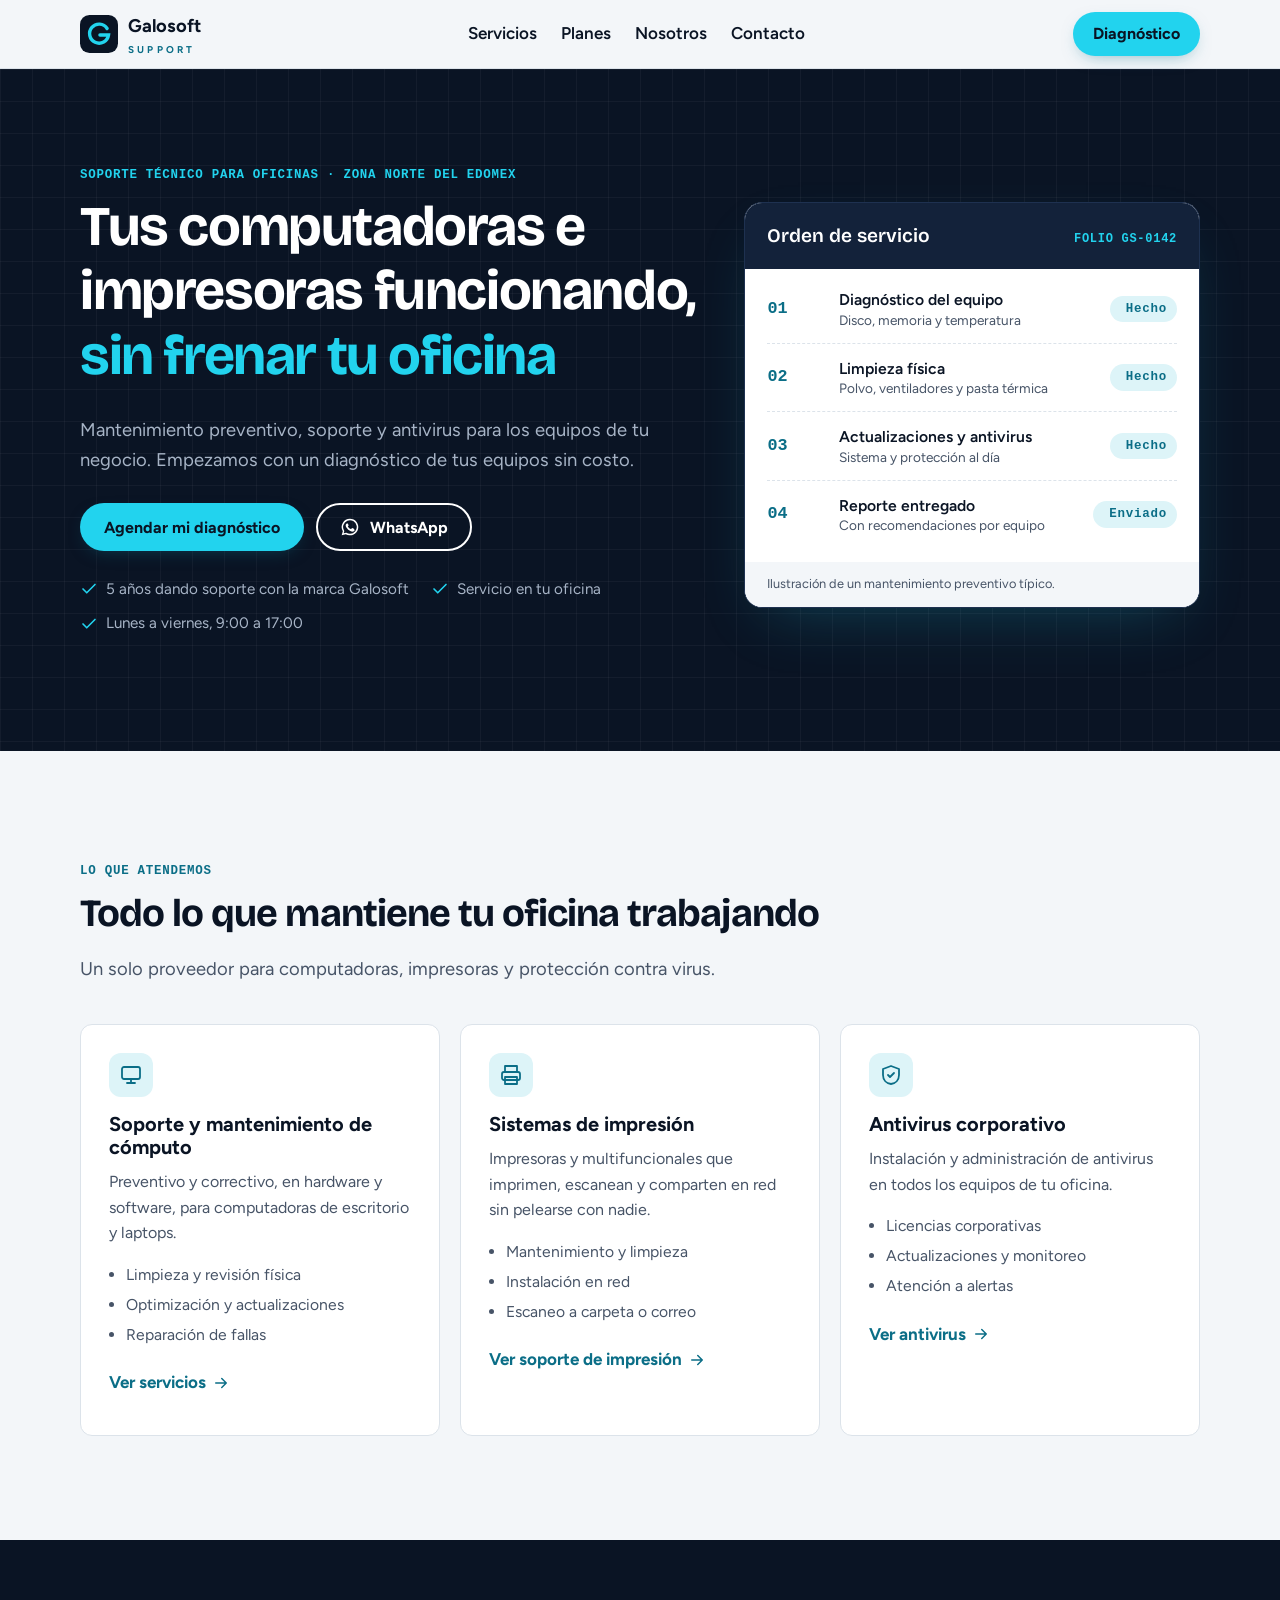
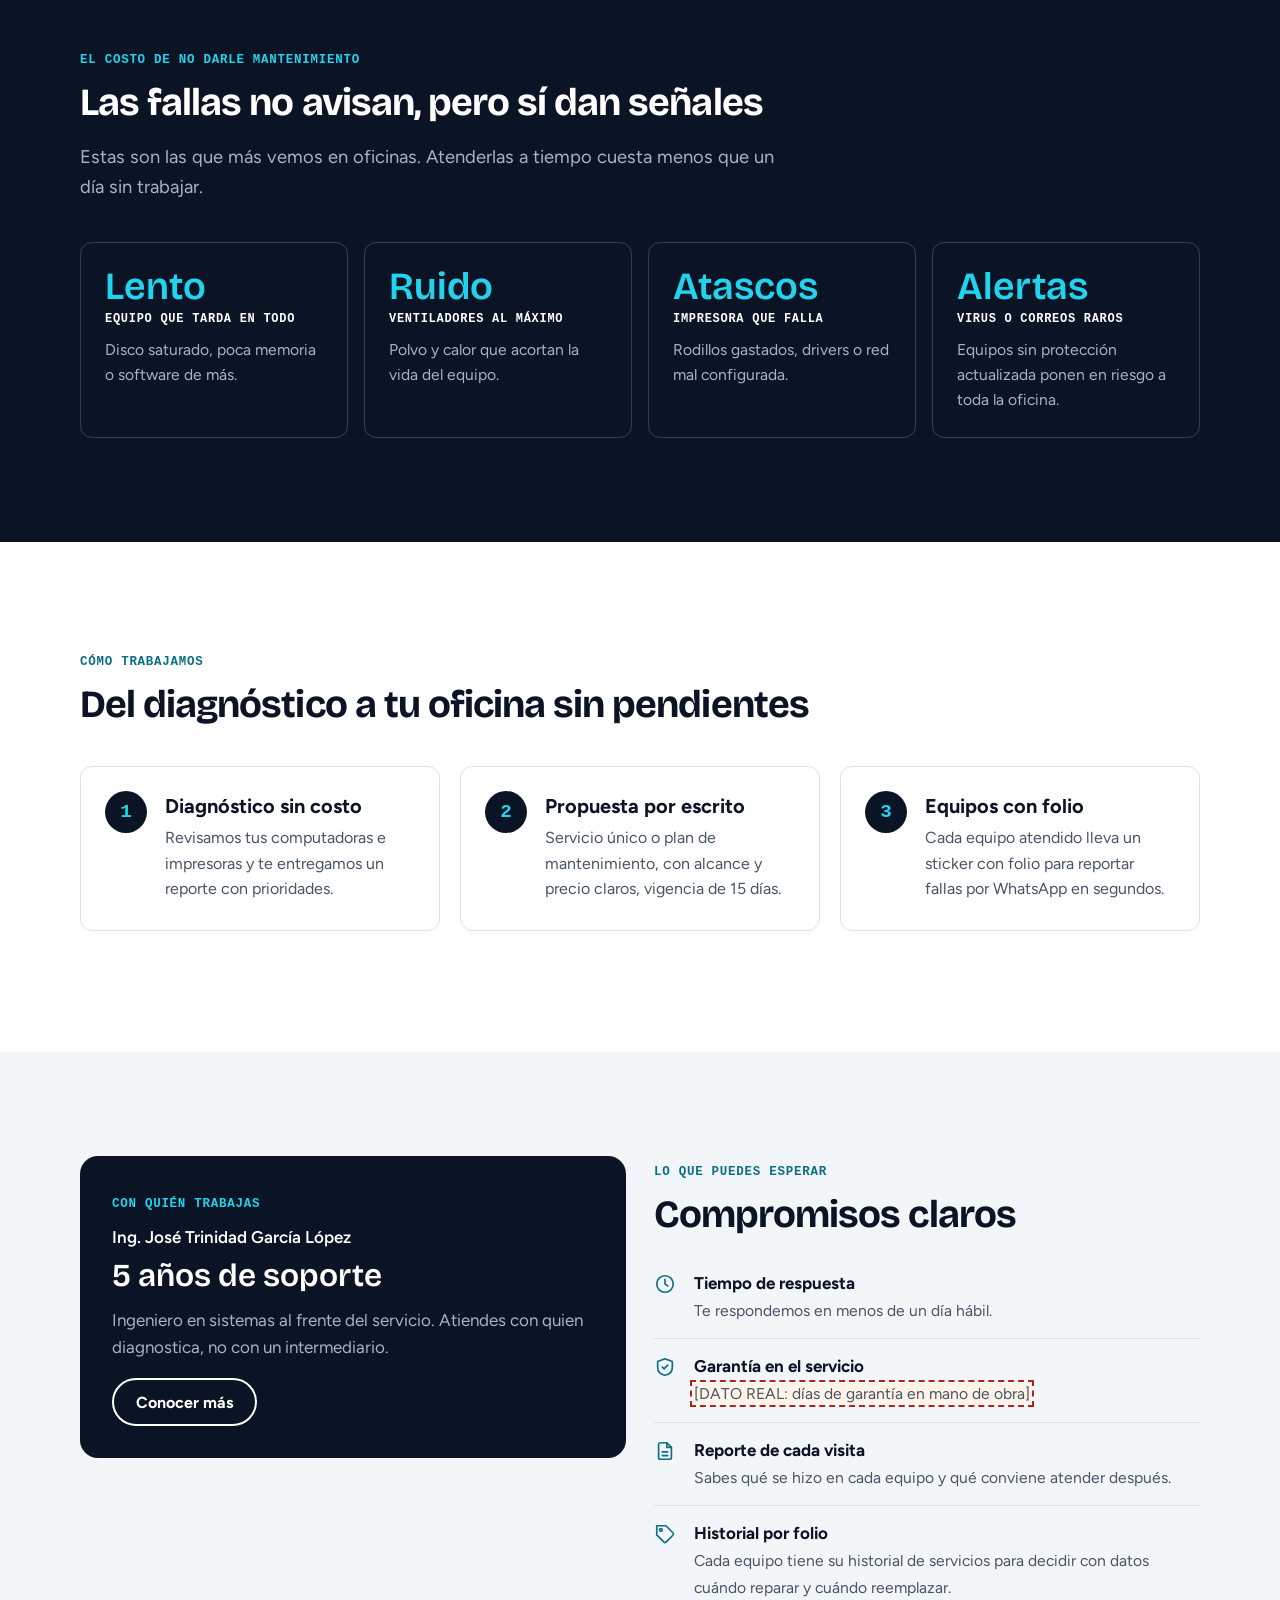
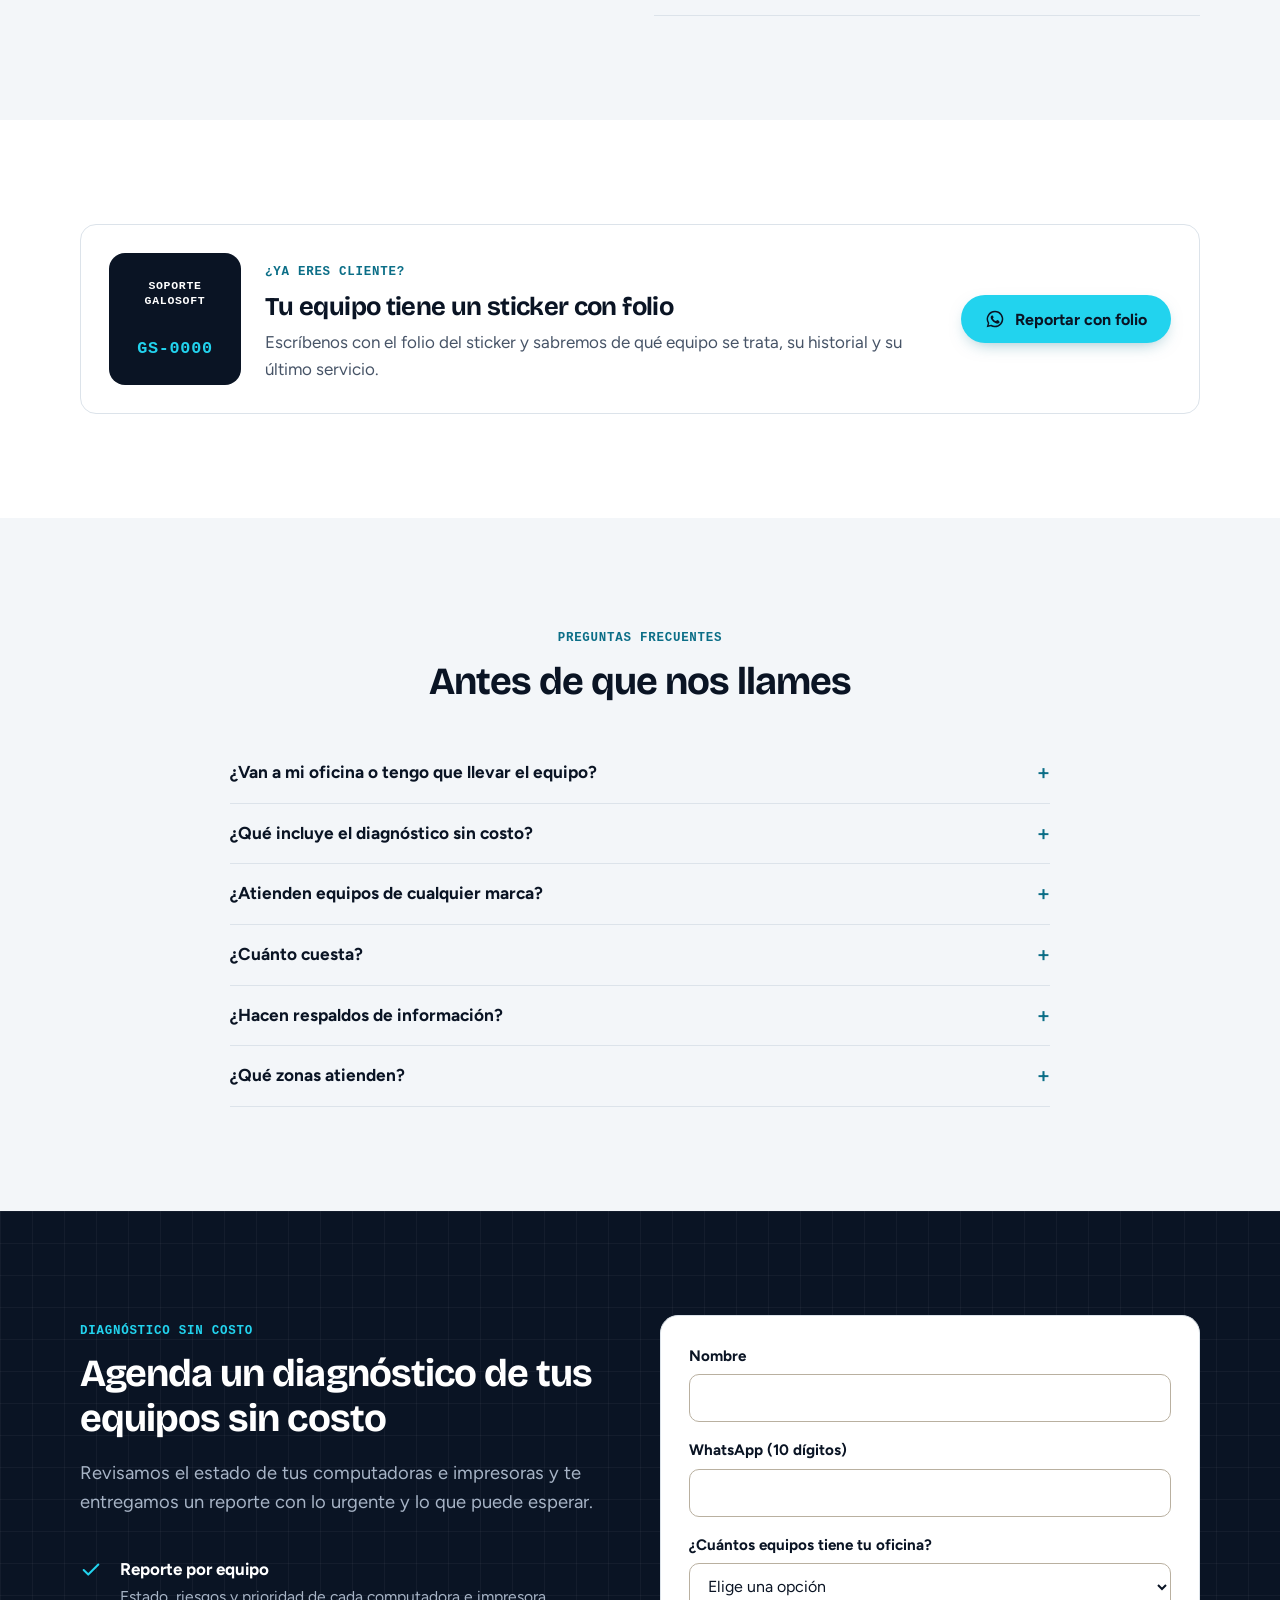
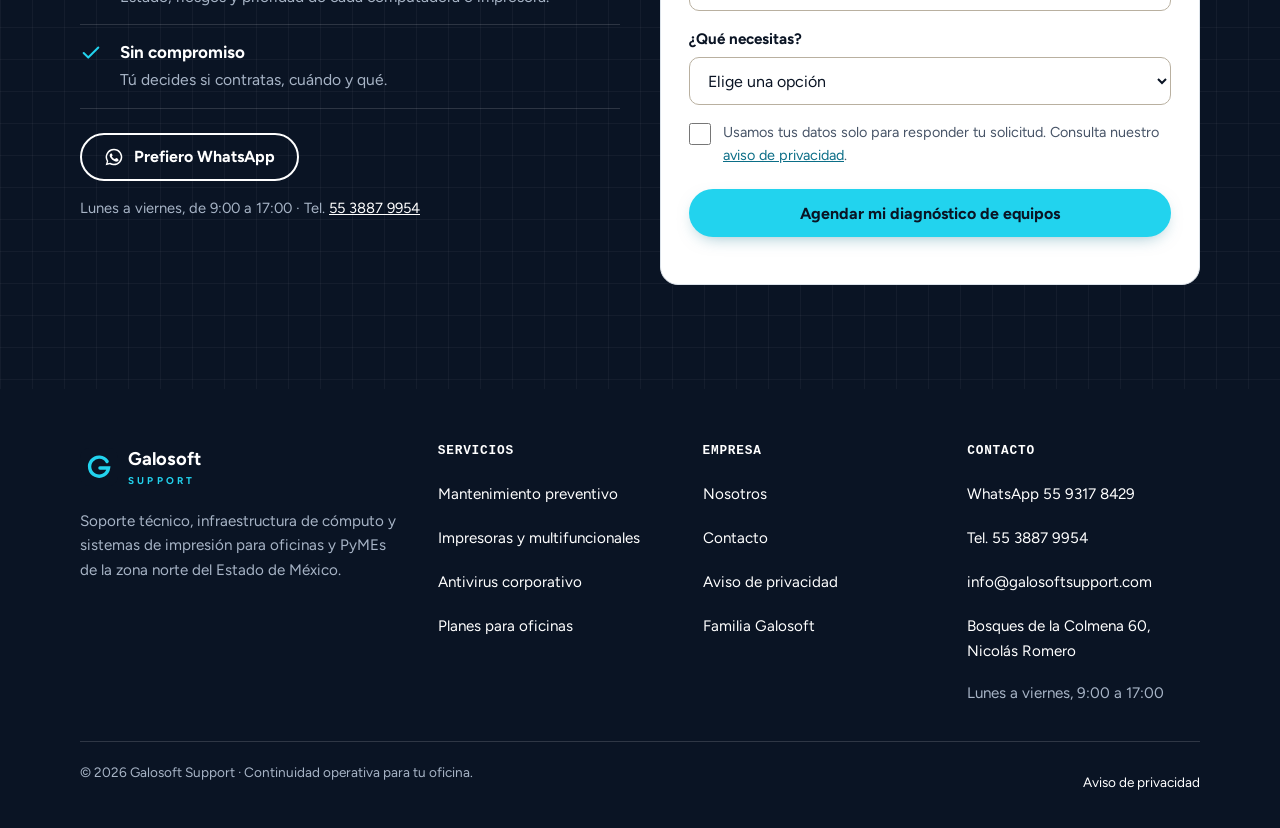
==== commit d3aabb82: "Definir el tiempo de respuesta en la portada Co-Authored-By: Claude Opus 5.5 <noreply@anthropic.com>" ====
--- a/index.html
+++ b/index.html
@@ -89,7 +89,7 @@
 <div><span class="kicker">Lo que puedes esperar</span>
 <h2>Compromisos claros</h2>
 <ul class="checks">
-<li><svg viewBox="0 0 24 24" fill="none" stroke="currentColor" stroke-width="1.8" stroke-linecap="round" stroke-linejoin="round" aria-hidden="true"><circle cx="12" cy="12" r="9"/><path d="M12 7v5l3 2"/></svg><div><b>Tiempo de respuesta</b><span><span class="ph">[DATO REAL: tiempo de respuesta, p. ej. mismo día hábil]</span></span></div></li>
+<li><svg viewBox="0 0 24 24" fill="none" stroke="currentColor" stroke-width="1.8" stroke-linecap="round" stroke-linejoin="round" aria-hidden="true"><circle cx="12" cy="12" r="9"/><path d="M12 7v5l3 2"/></svg><div><b>Tiempo de respuesta</b><span>Te respondemos en menos de un día hábil.</span></div></li>
 <li><svg viewBox="0 0 24 24" fill="none" stroke="currentColor" stroke-width="1.8" stroke-linecap="round" stroke-linejoin="round" aria-hidden="true"><path d="M12 3 4 6v6c0 5 3.4 8.3 8 9 4.6-.7 8-4 8-9V6z"/><path d="m9 12 2 2 4-4"/></svg><div><b>Garantía en el servicio</b><span><span class="ph">[DATO REAL: días de garantía en mano de obra]</span></span></div></li>
 <li><svg viewBox="0 0 24 24" fill="none" stroke="currentColor" stroke-width="1.8" stroke-linecap="round" stroke-linejoin="round" aria-hidden="true"><path d="M14 3H7a2 2 0 0 0-2 2v14a2 2 0 0 0 2 2h10a2 2 0 0 0 2-2V8z"/><path d="M14 3v5h5M9 13h6M9 17h6"/></svg><div><b>Reporte de cada visita</b><span>Sabes qué se hizo en cada equipo y qué conviene atender después.</span></div></li>
 <li><svg viewBox="0 0 24 24" fill="none" stroke="currentColor" stroke-width="1.8" stroke-linecap="round" stroke-linejoin="round" aria-hidden="true"><path d="M20.6 13.4 13.4 20.6a2 2 0 0 1-2.8 0L3 13V3h10l7.6 7.6a2 2 0 0 1 0 2.8Z"/><circle cx="7.5" cy="7.5" r="1.5"/></svg><div><b>Historial por folio</b><span>Cada equipo tiene su historial de servicios para decidir con datos cuándo reparar y cuándo reemplazar.</span></div></li>
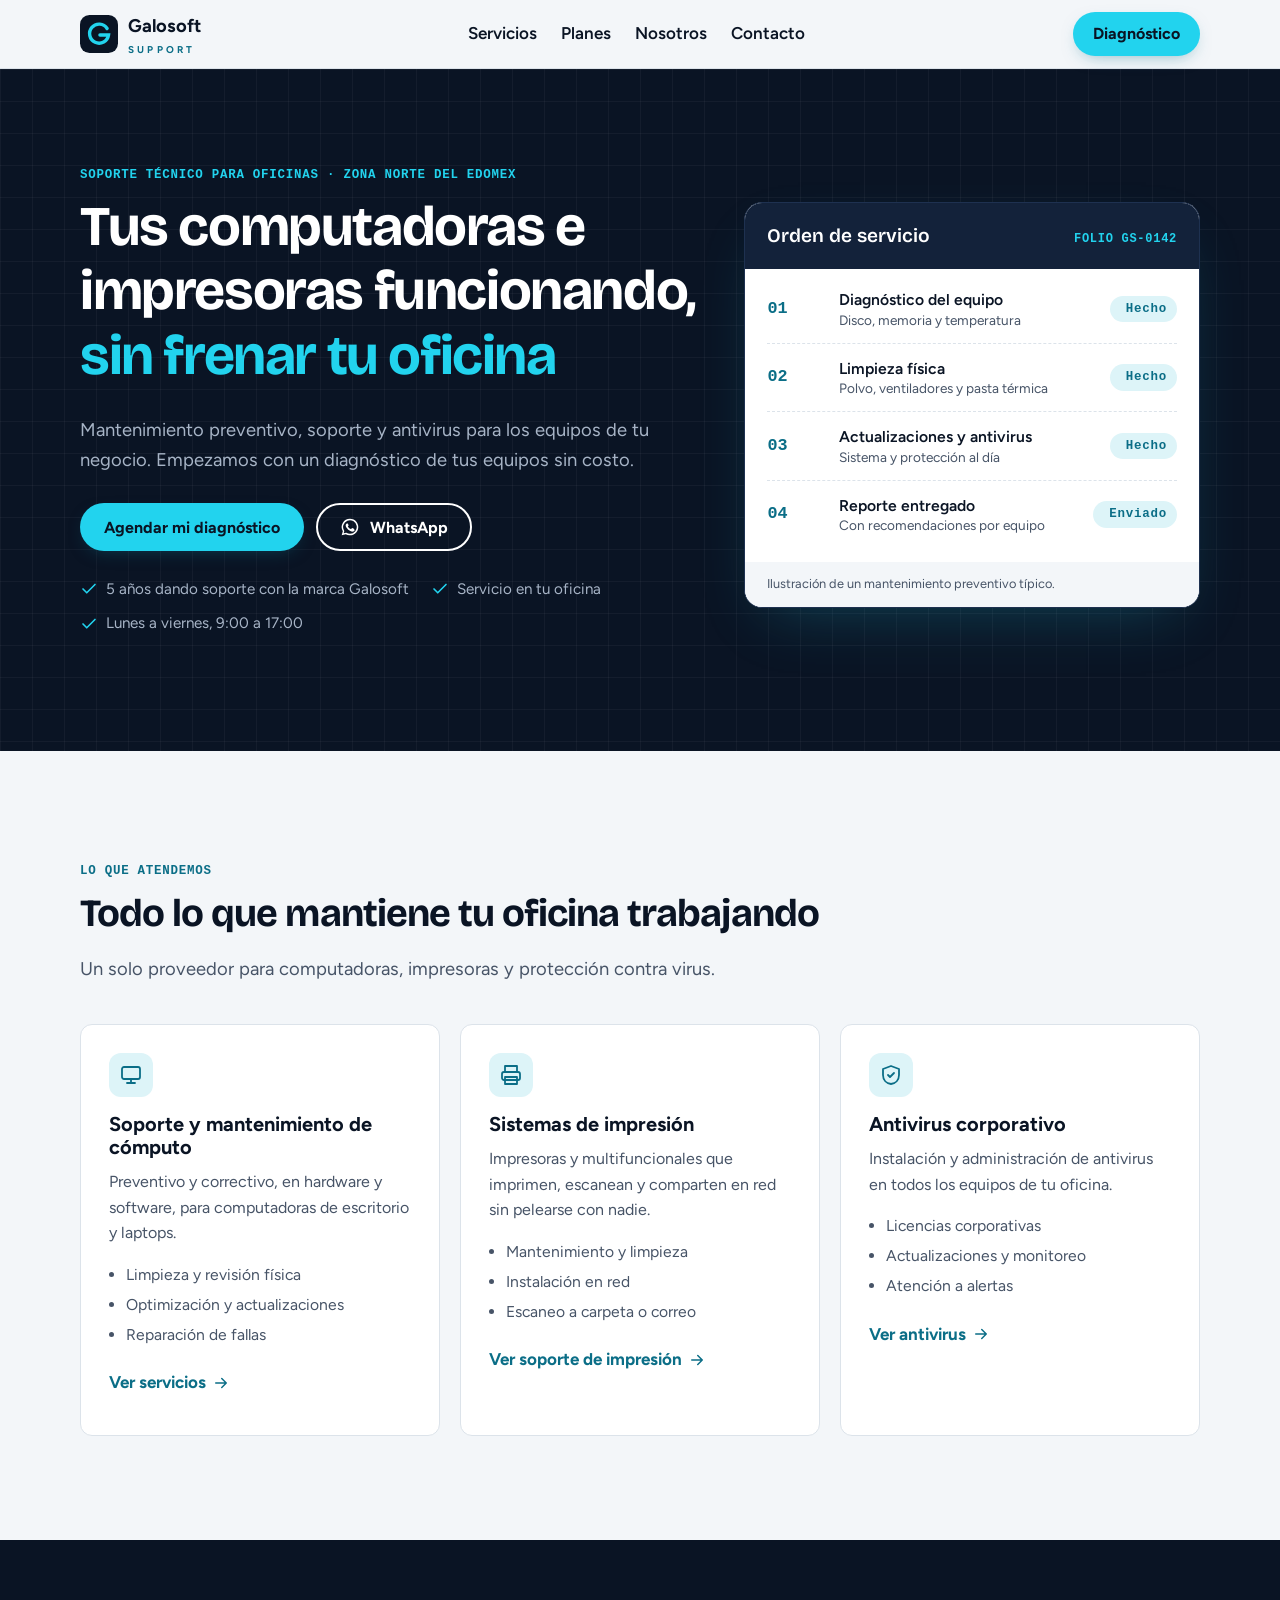
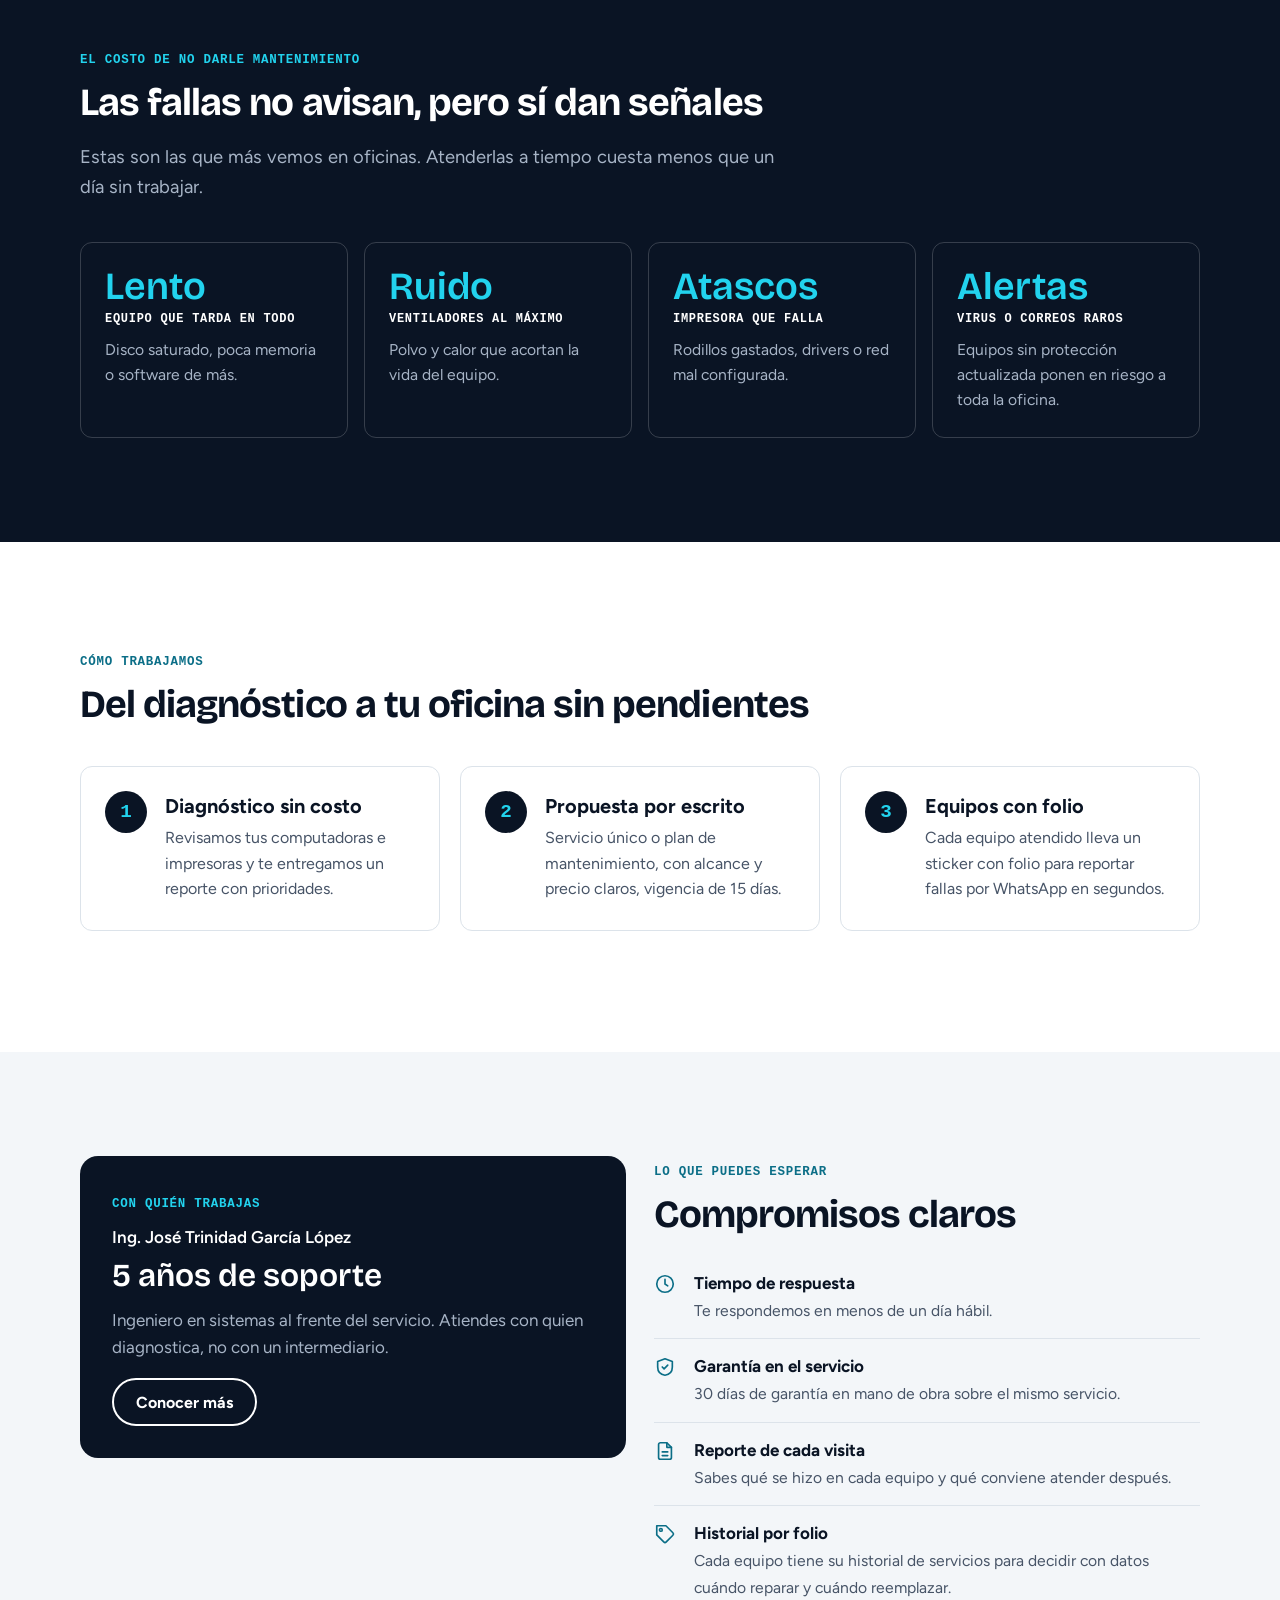
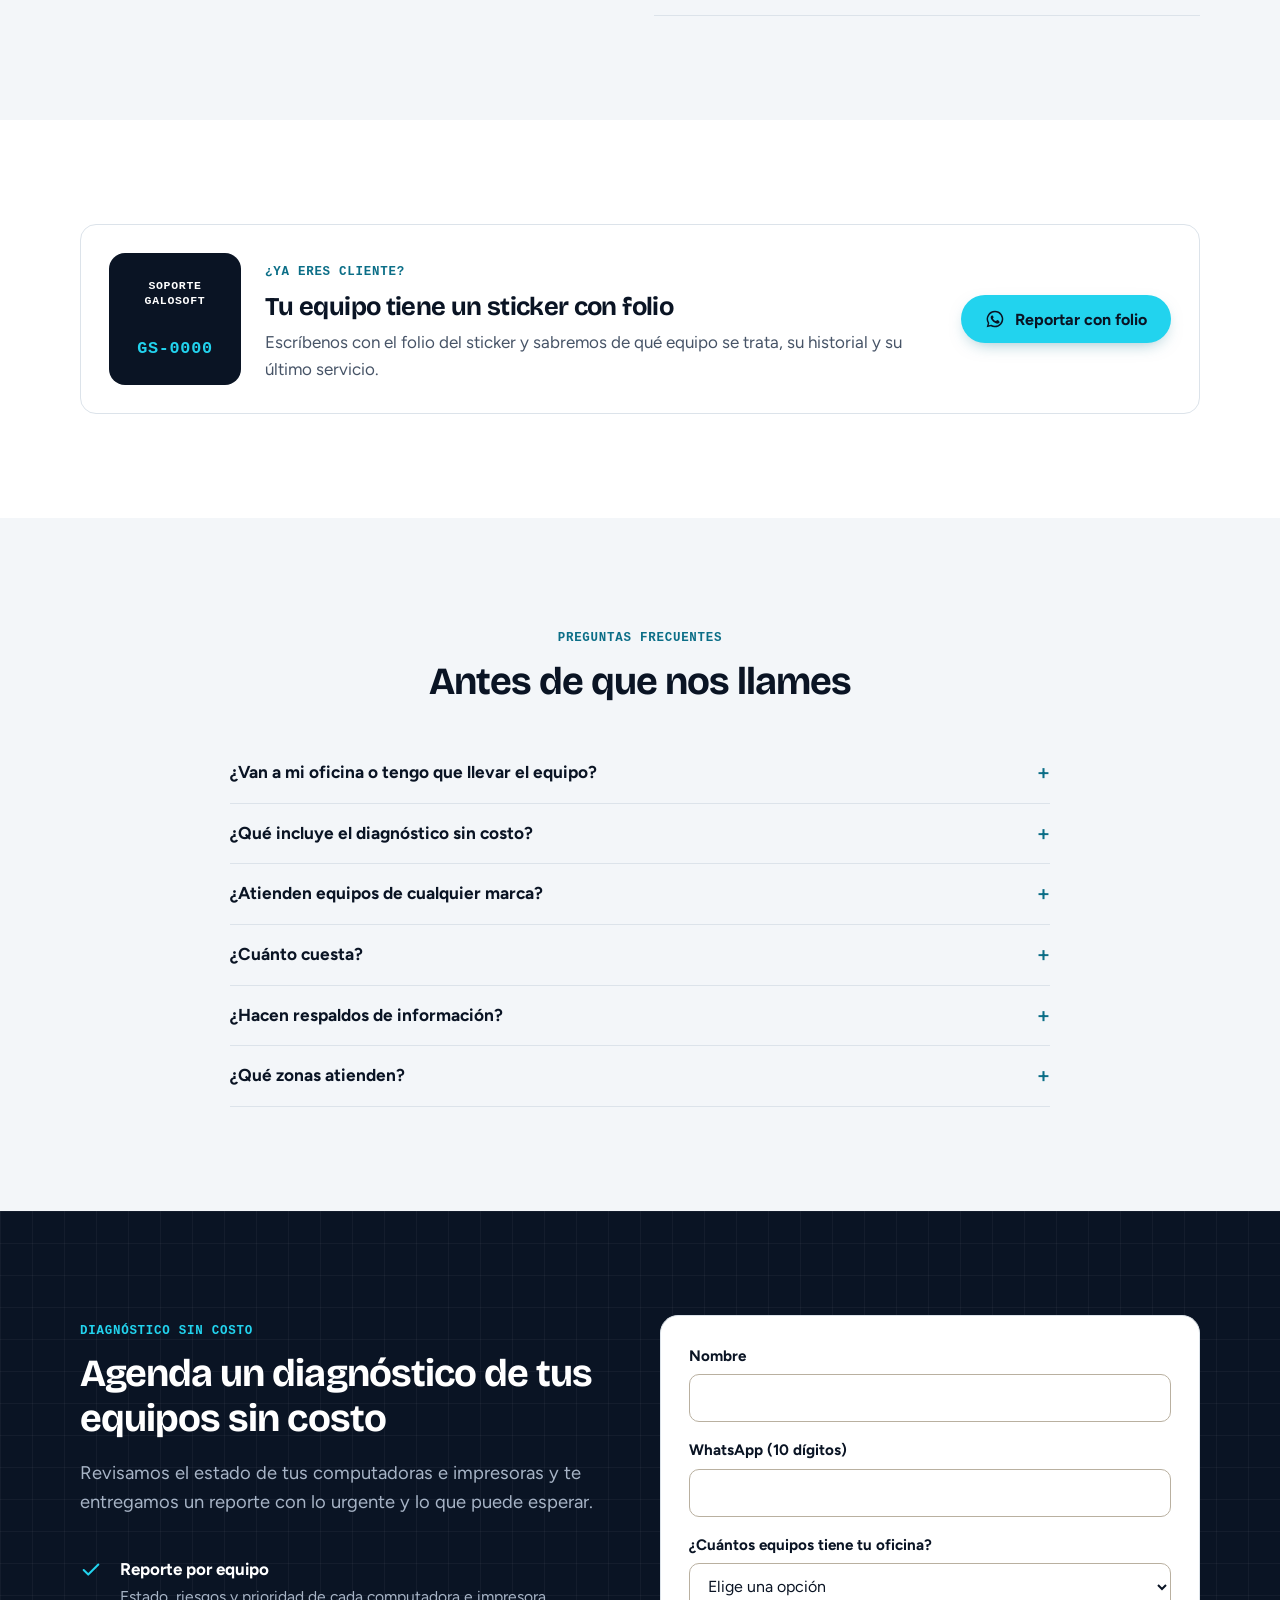
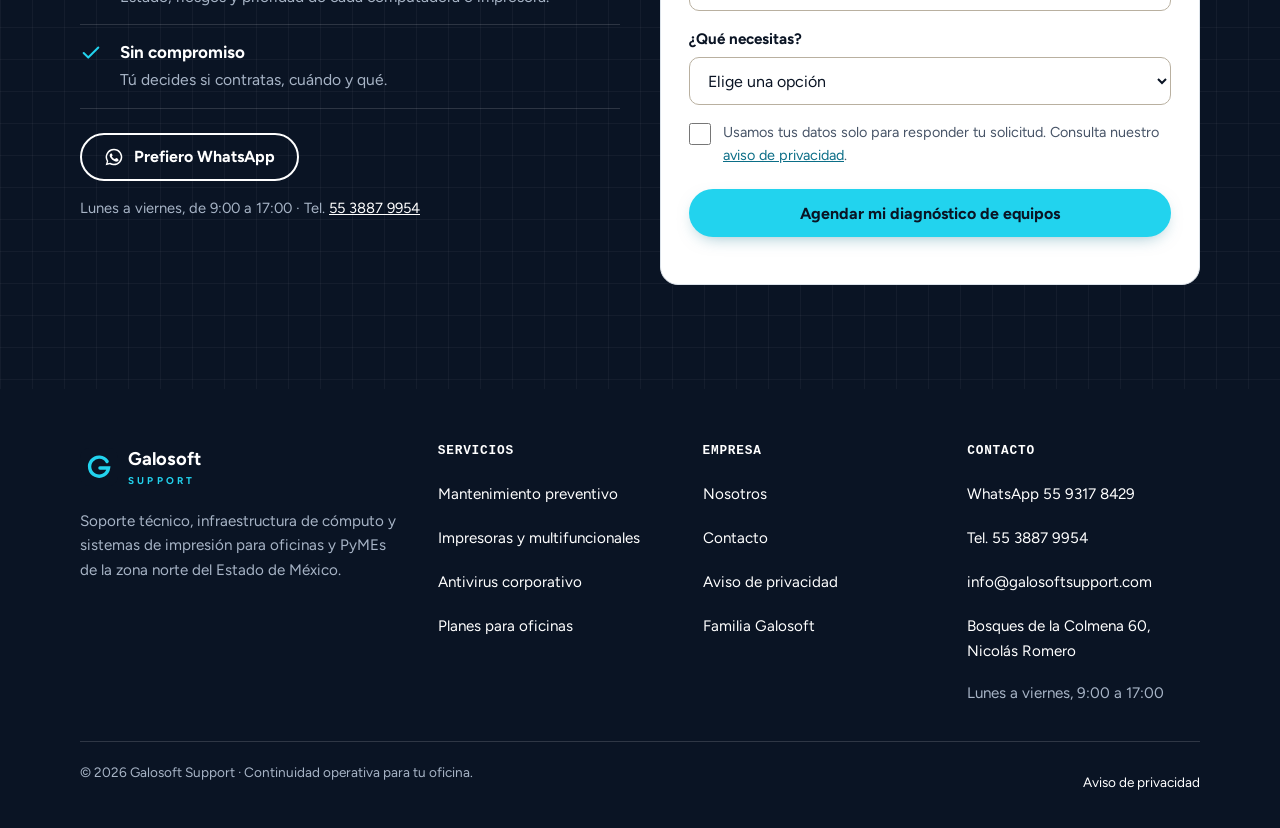
==== commit d8ffb432: "Definir la garantía en mano de obra Co-Authored-By: Claude Opus 5.5 <noreply@anthropic.com> Claude-S" ====
--- a/index.html
+++ b/index.html
@@ -90,7 +90,7 @@
 <h2>Compromisos claros</h2>
 <ul class="checks">
 <li><svg viewBox="0 0 24 24" fill="none" stroke="currentColor" stroke-width="1.8" stroke-linecap="round" stroke-linejoin="round" aria-hidden="true"><circle cx="12" cy="12" r="9"/><path d="M12 7v5l3 2"/></svg><div><b>Tiempo de respuesta</b><span>Te respondemos en menos de un día hábil.</span></div></li>
-<li><svg viewBox="0 0 24 24" fill="none" stroke="currentColor" stroke-width="1.8" stroke-linecap="round" stroke-linejoin="round" aria-hidden="true"><path d="M12 3 4 6v6c0 5 3.4 8.3 8 9 4.6-.7 8-4 8-9V6z"/><path d="m9 12 2 2 4-4"/></svg><div><b>Garantía en el servicio</b><span><span class="ph">[DATO REAL: días de garantía en mano de obra]</span></span></div></li>
+<li><svg viewBox="0 0 24 24" fill="none" stroke="currentColor" stroke-width="1.8" stroke-linecap="round" stroke-linejoin="round" aria-hidden="true"><path d="M12 3 4 6v6c0 5 3.4 8.3 8 9 4.6-.7 8-4 8-9V6z"/><path d="m9 12 2 2 4-4"/></svg><div><b>Garantía en el servicio</b><span>30 días de garantía en mano de obra sobre el mismo servicio.</span></div></li>
 <li><svg viewBox="0 0 24 24" fill="none" stroke="currentColor" stroke-width="1.8" stroke-linecap="round" stroke-linejoin="round" aria-hidden="true"><path d="M14 3H7a2 2 0 0 0-2 2v14a2 2 0 0 0 2 2h10a2 2 0 0 0 2-2V8z"/><path d="M14 3v5h5M9 13h6M9 17h6"/></svg><div><b>Reporte de cada visita</b><span>Sabes qué se hizo en cada equipo y qué conviene atender después.</span></div></li>
 <li><svg viewBox="0 0 24 24" fill="none" stroke="currentColor" stroke-width="1.8" stroke-linecap="round" stroke-linejoin="round" aria-hidden="true"><path d="M20.6 13.4 13.4 20.6a2 2 0 0 1-2.8 0L3 13V3h10l7.6 7.6a2 2 0 0 1 0 2.8Z"/><circle cx="7.5" cy="7.5" r="1.5"/></svg><div><b>Historial por folio</b><span>Cada equipo tiene su historial de servicios para decidir con datos cuándo reparar y cuándo reemplazar.</span></div></li>
 </ul></div>
